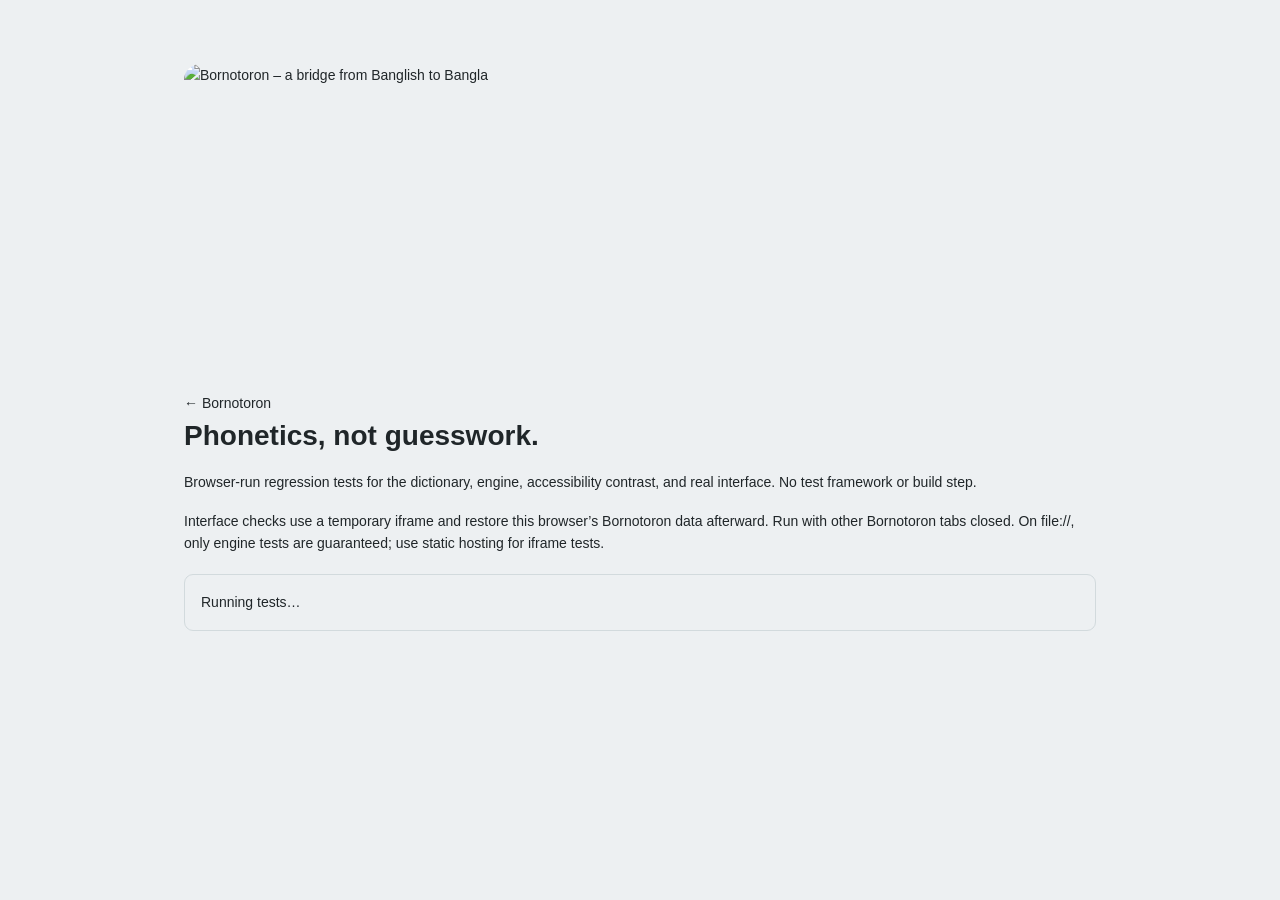
==== tests.html @ f169b940 "Add tests" ====
<!DOCTYPE html>
<html lang="en"><head><meta charset="UTF-8"><meta name="viewport" content="width=device-width, initial-scale=1"><title>Bornotoron · Regression tests</title><link rel="stylesheet" href="style.css"><style>main{max-width:960px;margin:40px auto;padding:24px}h1{font-size:28px;margin-bottom:12px}p{margin-bottom:16px}#test-results{font:13px/1.8 monospace;white-space:pre-wrap;overflow-wrap:anywhere}.pass{color:var(--accent-text)}.fail{color:var(--danger)}iframe{width:100%;height:700px;border:1px solid var(--line);border-radius:12px;margin-top:24px}#test-summary{padding:16px;border:1px solid var(--line);border-radius:9px;margin-block:20px}</style><script defer src="js/rules.js"></script><script defer src="js/dictionary.js"></script><script defer src="js/transliterate.js"></script><script defer src="js/tests.js"></script></head><body><main><img id="brand-banner" src="assets/banner.svg" alt="Bornotoron – a bridge from Banglish to Bangla" width="1500" height="500" style="display:block;width:100%;height:auto;margin-bottom:24px;border-radius:16px"><a href="index.html">← Bornotoron</a><h1>Phonetics, not guesswork.</h1><p>Browser-run regression tests for the dictionary, engine, accessibility contrast, and real interface. No test framework or build step.</p><p>Interface checks use a temporary iframe and restore this browser’s Bornotoron data afterward. Run with other Bornotoron tabs closed. On file://, only engine tests are guaranteed; use static hosting for iframe tests.</p><p id="test-summary" role="status">Running tests…</p><pre id="test-results"></pre><section id="ui-test-host" aria-label="Live interface under test"></section></main></body></html>
---- style.css ----
/* Bornotoron — no framework. Theme tokens are the only color source. */
:root {
  color-scheme: light;
  /* Silver-water surfaces with the requested forest-green brand. */
  --bg: #edf0f2; --surface: #fafcfd; --sage: #e6ecee; --sage-deep: #dce3e6;
  --text: #202629; --muted: #59646b; --accent: #236340; --accent-text: #236340;
  --hover: #194d30; --on-accent: #ffffff; --line: #d2dadd; --subtle-line: #dce3e6;
  --action-bg: #236340; --action-hover: #194d30; --control-track: #236340; --control-knob: #ffffff;
  --focus-ring: rgb(35 99 64 / 9%);
  --header: rgb(237 240 242 / 92%); --shadow: 0 8px 30px rgb(36 49 59 / 6%);
  --popover-shadow: 0 16px 50px rgb(26 36 44 / 16%); --danger: #a23e35;
  --bangla: 'Hind Siliguri', 'Noto Sans Bengali', sans-serif;
  --english: 'Inter', var(--bangla), sans-serif;
}
[data-theme="dark"] {
  color-scheme: dark;
  /* GitHub-inspired near-black and slate, without green-tinted surfaces. */
  --bg: #0d1117; --surface: #161b22; --sage: #161b22; --sage-deep: #21262d;
  --text: #e6edf3; --muted: #a7b0ba; --accent: #47be7a; --accent-text: #47be7a;
  --hover: #71d799; --on-accent: #47be7a; --line: #30363d; --subtle-line: #272e36;
  --action-bg: #21262d; --action-hover: #30363d; --control-track: #737d87; --control-knob: #ffffff;
  --focus-ring: rgb(255 255 255 / 7%);
  --header: rgb(13 17 23 / 94%); --shadow: 0 8px 30px rgb(0 0 0 / 16%);
  --popover-shadow: 0 16px 50px rgb(0 0 0 / 40%); --danger: #f2a397;
}
* { box-sizing: border-box; }
html { scroll-behavior: smooth; scroll-padding-top: 96px; }
body { margin: 0; background: var(--bg); color: var(--text); font-family: var(--english); font-size: 14px; line-height: 1.6; -webkit-font-smoothing: antialiased; }
body, .site-header, .editor-card, button, input, .word-popover, dialog { transition: background-color .3s, color .3s, border-color .3s, box-shadow .2s, transform .2s; }
button, input, textarea { font: inherit; }
button, a, input, textarea { -webkit-tap-highlight-color: transparent; }
button, a { touch-action: manipulation; }
button { cursor: pointer; color: inherit; }
button { border: 0; background: none; }
button:disabled { opacity: .45; cursor: not-allowed; transform: none !important; box-shadow: none !important; }
a { color: inherit; text-decoration: none; }
button:focus-visible, a:focus-visible, [tabindex]:focus-visible, input:focus-visible, textarea:focus-visible { outline: 2px solid var(--accent); outline-offset: 4px; }
::selection { background: var(--sage-deep); color: var(--accent-text); }
h1, h2, h3, p { margin: 0; }
[hidden] { display: none !important; }
.icon { width: 19px; height: 19px; flex-shrink: 0; fill: none; stroke: currentColor; stroke-width: 1.65; stroke-linecap: round; stroke-linejoin: round; vertical-align: middle; }
.svg-library { position: absolute; width: 0; height: 0; overflow: hidden; }
.sr-only { position: absolute; width: 1px; height: 1px; overflow: hidden; clip-path: inset(50%); white-space: nowrap; }
.page-width { width: min(1120px, calc(100% - 80px)); margin-inline: auto; }
.skip-link { position: fixed; z-index: 100; left: 16px; top: -100px; padding: 12px; background: var(--surface); border: 2px solid var(--accent); }
.skip-link:focus { top: 12px; }
.site-header { position: sticky; z-index: 30; top: 0; height: 83px; border-bottom: 1px solid var(--subtle-line); background: var(--header); backdrop-filter: blur(16px); animation: fade-up .55s both; }
.site-header.scrolled { box-shadow: 0 3px 20px rgb(0 0 0 / 5%); }
.nav-container { max-width: 1200px; margin: auto; padding: 0 40px; height: 100%; display: flex; align-items: center; justify-content: space-between; }
.brand { display: flex; align-items: center; gap: 11px; color: var(--accent-text); font: 600 28px/1 var(--bangla); }
/* Original logo with real PNG alpha transparency. Only surplus transparent
   margins are cropped in presentation; no white tile or replacement artwork. */
.brand-mark { position: relative; display: block; flex-shrink: 0; width: 32px; height: 32px; overflow: hidden; background: transparent; }
.brand-mark img { position: absolute; width: 168%; height: 168%; max-width: none; left: -34%; top: -36%; object-fit: contain; }
.brand-period { color: var(--accent); margin-left: 1px; }
.nav-actions { display: flex; gap: 26px; align-items: center; }
.menu-toggle, .mobile-nav-label { display: none; }
.menu-toggle { width: 44px; height: 44px; border: 1px solid var(--line); border-radius: 11px; background: var(--surface); color: var(--accent-text); align-items: center; justify-content: center; }
.hamburger-lines { position: relative; width: 19px; height: 16px; }
.hamburger-lines span { position: absolute; left: 0; width: 19px; height: 1.5px; border-radius: 2px; background: currentColor; transition: transform .28s ease, top .28s ease, opacity .2s; }
.hamburger-lines span:nth-child(1) { top: 0; }
.hamburger-lines span:nth-child(2) { top: 7px; }
.hamburger-lines span:nth-child(3) { top: 14px; }
.menu-toggle[aria-expanded="true"] .hamburger-lines span:nth-child(1) { top: 7px; transform: rotate(45deg); }
.menu-toggle[aria-expanded="true"] .hamburger-lines span:nth-child(2) { opacity: 0; transform: scaleX(.2); }
.menu-toggle[aria-expanded="true"] .hamburger-lines span:nth-child(3) { top: 7px; transform: rotate(-45deg); }
.nav-link { padding: 9px 0; display: flex; align-items: center; gap: 7px; font-family: var(--bangla); font-size: 16px; color: var(--muted); position: relative; }
.nav-link .icon { width: 17px; }
.nav-link::after { content: ''; position: absolute; bottom: 0; left: 0; right: 0; height: 2px; background: var(--accent); transform: scaleX(0); transform-origin: left; transition: transform .2s; }
.nav-link:hover, .nav-link[aria-expanded="true"] { color: var(--accent-text); transform: translateY(-1px); }
.nav-link:hover::after, .nav-link[aria-expanded="true"]::after { transform: scaleX(1); }
.nav-divider { height: 22px; width: 1px; background: var(--line); margin-left: -4px; margin-right: -10px; }
.icon-button { width: 36px; height: 36px; display: inline-flex; justify-content: center; align-items: center; border-radius: 8px; color: var(--muted); flex-shrink: 0; }
.icon-button:hover { background: var(--sage-deep); color: var(--accent-text); transform: scale(1.05); }
.nav-actions > .icon-button { margin-left: -14px; }
.theme-toggle { border: 1px solid var(--line); background: var(--surface); position: relative; }
.theme-toggle .icon { position: absolute; transition: opacity .3s, transform .3s; }
/* The icon describes the CURRENT theme; the accessible label describes the action. */
.sun-icon { opacity: 1; transform: rotate(0) scale(1); }
.moon-icon { opacity: 0; transform: rotate(90deg) scale(.4); }
[data-theme="dark"] .sun-icon { opacity: 0; transform: rotate(-90deg) scale(.4); }
[data-theme="dark"] .moon-icon { opacity: 1; transform: rotate(0) scale(1); }
.hero { text-align: center; position: relative; padding: 48px 20px 27px; overflow: hidden; isolation: isolate; animation: fade-up .65s .08s both; }
/* Tileable alpona: four pointed petals, a diamond, and running stitch dots. */
.hero-pattern { position: absolute; z-index: -1; inset: 0; opacity: .065; color: var(--accent); background-color: currentColor; mask-image: url("data:image/svg+xml,%3Csvg xmlns='http://www.w3.org/2000/svg' width='96' height='96' viewBox='0 0 96 96'%3E%3Cg fill='none' stroke='black' stroke-width='1'%3E%3Cpath d='M48 30Q30 8 48 0Q66 8 48 30ZM48 66Q30 88 48 96Q66 88 48 66ZM30 48Q8 30 0 48Q8 66 30 48ZM66 48Q88 30 96 48Q88 66 66 48ZM48 36L60 48 48 60 36 48Z'/%3E%3Ccircle cx='48' cy='48' r='5'/%3E%3Cpath d='m22 22 3 3m46 46 3 3m0-52-3 3M25 71l-3 3'/%3E%3C/g%3E%3C/svg%3E"); }
[data-theme="dark"] .hero-pattern { color: var(--muted); opacity: .035; }
.hero::after { content: ''; position: absolute; z-index: -1; inset: 0; background: linear-gradient(to right, var(--bg), transparent 30%, transparent 70%, var(--bg)), linear-gradient(to bottom, transparent 50%, var(--bg)); }
.eyebrow { display: inline-flex; align-items: center; gap: 8px; border: 1px solid var(--line); border-radius: 50px; background: var(--bg); padding: 5px 12px; color: var(--accent-text); letter-spacing: 1.6px; font-size: 9px; font-weight: 650; }
.status-dot { width: 5px; height: 5px; border-radius: 50%; background: var(--accent); display: inline-block; flex-shrink: 0; }
.hero h1 { font: 600 84px/1.25 var(--bangla); letter-spacing: -3px; color: var(--accent-text); margin: 17px 0 0; }
.hero-dot { color: var(--accent); margin-left: 3px; }
.hero h2 { font: 500 25px/1.7 var(--bangla); letter-spacing: .15px; margin-top: 0; }
.hero > p { font-family: var(--bangla); font-size: 15px; color: var(--muted); margin-top: 7px; }
.hero-description { font: 12px var(--english); margin-left: 7px; }
.hero-flourish { display: flex; align-items: center; justify-content: center; gap: 12px; color: var(--accent); margin-top: 25px; }
.hero-flourish span { width: 35px; height: 1px; background: var(--line); }
.hero-flourish .icon { width: 13px; height: 13px; }
.workspace { animation: fade-up .65s .18s both; padding-top: 5px; }
.workspace-heading { display: flex; align-items: center; justify-content: space-between; margin-bottom: 14px; gap: 16px; }
.workspace-heading > p { display: flex; align-items: center; gap: 8px; font: 500 14px var(--bangla); }
.live-label { font: 9px var(--english); letter-spacing: 1.5px; color: var(--muted); border-left: 1px solid var(--line); margin-left: 4px; padding-left: 13px; }
.number-control { display: flex; align-items: center; gap: 9px; font: 13px var(--bangla); color: var(--muted); cursor: pointer; white-space: nowrap; }
.number-control input { position: absolute; opacity: 0; width: 32px; height: 22px; }
.switch { width: 29px; height: 17px; border-radius: 50px; background: var(--muted); display: inline-block; position: relative; transition: background .2s; }
.switch::after { content: ''; position: absolute; top: 3px; left: 3px; width: 11px; height: 11px; background: var(--control-knob); border-radius: 50%; transition: transform .2s; }
.number-control input:checked + .switch { background: var(--control-track); }
.number-control input:checked + .switch::after { transform: translateX(12px); }
.number-control input:focus-visible + .switch { outline: 2px solid var(--accent); outline-offset: 4px; }
.number-preview { font-size: 14px; color: var(--accent-text); }
/* The arrow owns a grid track: it can never overlap either editor card. */
.editor-grid { display: grid; grid-template-columns: minmax(0, 1fr) 40px minmax(0, 1fr); gap: 10px; }
.editor-card { min-width: 0; border: 1px solid var(--line); border-radius: 15px; background: var(--surface); box-shadow: var(--shadow); overflow: hidden; }
.input-card:focus-within { border-color: var(--accent); box-shadow: 0 0 0 3px var(--focus-ring); }
.output-card { background: var(--sage); border-color: var(--line); }
.panel-heading { display: flex; justify-content: space-between; align-items: center; min-height: 69px; padding: 0 22px; border-bottom: 1px solid var(--line); gap: 12px; }
.panel-heading > div { display: flex; align-items: center; gap: 10px; }
.language-tile { font: 600 13px var(--english); border: 1px solid var(--line); border-radius: 6px; width: 30px; height: 30px; display: grid; place-items: center; color: var(--muted); }
.bangla-tile { color: var(--accent-text); background: var(--sage-deep); border-color: transparent; font: 500 20px var(--bangla); }
.panel-heading h3 { font: 500 17px var(--bangla); }
.panel-heading h3 > span { color: var(--muted); font: 10px var(--english); margin-left: 7px; }
.panel-label { font-size: 8px; color: var(--muted); letter-spacing: 1.2px; }
.live-badge { display: flex; align-items: center; gap: 5px; border: 1px solid var(--line); background: var(--surface); border-radius: 4px; padding: 2px 5px; font-size: 8px; font-weight: 600; color: var(--accent-text); letter-spacing: .6px; }
.live-badge .status-dot { width: 4px; height: 4px; }
#banglish-input { display: block; width: 100%; height: 203px; resize: vertical; min-height: 203px; max-height: 650px; border: 0; outline: none; background: transparent; padding: 24px; font: 16px/1.9 var(--english); color: var(--text); border-radius: 0; }
#banglish-input::placeholder { font-family: var(--bangla); color: var(--muted); opacity: .8; }
.output-scroll { height: 203px; min-height: 203px; padding: 18px 24px 20px; overflow-y: auto; position: relative; }
.bangla-output { white-space: pre-wrap; overflow-wrap: anywhere; font: 400 29px/1.8 var(--bangla); color: var(--accent-text); min-height: 100%; }
.output-placeholder { font: 22px/1.8 var(--bangla); color: var(--muted); position: absolute; top: 24px; left: 24px; right: 24px; pointer-events: none; }
.output-word { font: inherit; line-height: inherit; color: inherit; padding: 0; display: inline-block; max-width: 100%; overflow-wrap: anywhere; vertical-align: baseline; text-align: left; border-radius: 3px; transition: background-color .2s; }
.output-word:hover { background: var(--sage-deep); }
.output-word.ambiguous { text-decoration: underline dotted var(--accent); text-underline-offset: 7px; text-decoration-thickness: 2px; }
.output-word.fresh { animation: type-in .15s ease-out; }
.output-word.personal { text-decoration: underline; text-decoration-color: var(--line); text-underline-offset: 6px; }
.output-cursor { display: inline-block; width: 2px; height: 27px; background: var(--accent); margin-left: 3px; vertical-align: -4px; animation: blink 1.15s step-end infinite; }
.bangla-output:empty + .output-cursor { display: none; }
.conversion-bridge { align-self: center; justify-self: center; display: grid; place-items: center; width: 35px; height: 35px; border-radius: 50%; border: 1px solid var(--line); background: var(--bg); color: var(--accent-text); box-shadow: 0 2px 5px rgb(0 0 0 / 2%); }
.conversion-bridge .icon { width: 16px; }
.panel-footer { min-height: 66px; padding: 12px 20px; border-top: 1px solid var(--subtle-line); display: flex; align-items: center; justify-content: space-between; gap: 10px; }
.output-footer { border-color: var(--line); }
.input-hint { display: flex; align-items: center; gap: 7px; font-size: 10px; color: var(--muted); }
.input-hint .icon { width: 14px; height: 14px; }
.output-count { font: 12px var(--bangla); color: var(--muted); }
.output-count span { margin: 0 7px; }
.output-actions { display: flex; align-items: center; gap: 10px; }
.download-button { border: 1px solid var(--line); background: transparent; color: var(--accent-text); height: 34px; width: 34px; }
.copy-button { padding: 7px 15px; display: flex; align-items: center; gap: 7px; border-radius: 7px; color: var(--on-accent); background: var(--action-bg); font: 500 14px var(--bangla); position: relative; }
.copy-button .icon { width: 15px; height: 15px; }
.copy-button:hover { background: var(--action-hover); transform: translateY(-1px); box-shadow: 0 3px 10px rgb(0 0 0 / 12%); }
.copy-tooltip { position: absolute; top: -36px; left: 50%; transform: translate(-50%, 5px); background: var(--text); color: var(--bg); font: 11px var(--english); padding: 6px 9px; border-radius: 5px; pointer-events: none; opacity: 0; transition: opacity .2s, transform .2s; }
.copy-button.copied .copy-tooltip { opacity: 1; transform: translate(-50%, 0); }
.copy-button.copied .icon { animation: type-in .2s; }
.editor-underbar { display: flex; justify-content: space-between; align-items: center; margin: 12px 2px 0; gap: 15px; }
.editor-underbar p { color: var(--muted); font: 12px var(--bangla); display: flex; gap: 4px; align-items: center; flex-wrap: wrap; }
.editor-underbar .icon { height: 12px; width: 12px; margin-right: 2px; }
.underline-example { text-decoration: underline dotted var(--accent); text-underline-offset: 3px; }
.keyboard-hint { font: 9px var(--english); color: var(--muted); white-space: nowrap; }
kbd { border: 1px solid var(--line); padding: 2px 4px; border-radius: 3px; font: inherit; background: var(--surface); }
.example-row { display: flex; flex-wrap: wrap; align-items: center; gap: 10px; margin-top: 27px; }
.example-row > span { color: var(--muted); font: 13px var(--bangla); margin-right: 3px; }
.example-chip { font: 10px var(--english); color: var(--muted); padding: 7px 10px; border: 1px solid var(--line); border-radius: 6px; display: inline-flex; gap: 12px; align-items: center; background: var(--bg); }
.example-chip .icon { width: 11px; height: 11px; color: var(--accent); }
.example-chip:hover { border-color: var(--accent); background: var(--sage); color: var(--accent-text); transform: translateY(-2px); box-shadow: var(--shadow); }
.benefits { display: grid; grid-template-columns: repeat(3, 1fr); gap: 30px; padding: 36px 20px 35px; margin-top: 37px; border-top: 1px solid var(--subtle-line); border-bottom: 1px solid var(--subtle-line); }
.benefits article { display: flex; gap: 12px; align-items: center; }
.feature-icon { display: grid; place-items: center; width: 37px; height: 37px; flex-shrink: 0; color: var(--accent-text); background: var(--sage); border-radius: 10px; }
.feature-icon .icon { width: 18px; }
.benefits h3 { font: 500 16px var(--bangla); margin-bottom: 4px; }
.benefits p { font-size: 10px; color: var(--muted); }
.reference-section { border: 1px solid var(--line); border-radius: 12px; margin-top: 31px; background: var(--surface); overflow: hidden; }
.section-toggle { display: flex; align-items: center; justify-content: space-between; width: 100%; padding: 20px 23px; gap: 20px; text-align: left; }
.section-toggle:hover { background: var(--sage); }
.section-title { display: flex; align-items: center; gap: 13px; }
.section-icon { color: var(--accent-text); width: 34px; height: 34px; border-radius: 8px; background: var(--sage); display: grid; place-items: center; }
.section-title strong { display: block; font: 500 18px var(--bangla); }
.section-title small { font-size: 10px; color: var(--muted); display: block; margin-top: 1px; }
.section-toggle-right { display: flex; align-items: center; gap: 14px; font-size: 10px; color: var(--muted); }
.chevron { transition: transform .3s; width: 16px; }
[aria-expanded="true"] .chevron { transform: rotate(180deg); }
.collapsible { display: grid; grid-template-rows: 0fr; opacity: 0; transition: grid-template-rows .3s ease, opacity .3s; }
.collapsible.is-open { grid-template-rows: 1fr; opacity: 1; }
.collapse-inner { overflow: hidden; min-height: 0; }
.cheat-body, .history-body { border-top: 1px solid var(--line); padding: 24px; }
.guide-intro, .guide-note { color: var(--muted); font-size: 12px; line-height: 1.9; }
code { background: var(--sage); border-radius: 4px; padding: 1px 5px; font-family: var(--english); font-size: .95em; color: var(--accent-text); white-space: nowrap; }
.cheat-tabs { display: flex; gap: 8px; margin: 20px 0; border-bottom: 1px solid var(--line); }
.cheat-tabs button { padding: 8px 14px; font-family: var(--bangla); border-bottom: 2px solid transparent; color: var(--muted); }
.cheat-tabs button[aria-selected="true"] { color: var(--accent-text); border-color: var(--accent); }
.cheat-tabs button span { font: 10px var(--english); margin-left: 4px; }
.mapping-grid { display: grid; grid-template-columns: repeat(6, 1fr); gap: 8px; margin-bottom: 20px; }
.mapping-item { display: flex; align-items: center; justify-content: space-between; gap: 8px; background: var(--bg); border: 1px solid var(--subtle-line); padding: 7px 12px; border-radius: 6px; }
.mapping-item span:first-child { font: 12px var(--english); color: var(--muted); }
.mapping-item span:last-child { color: var(--accent-text); font: 22px var(--bangla); }
.history-section { margin-top: 14px; }
.history-toolbar { display: flex; justify-content: space-between; gap: 16px; margin-bottom: 14px; align-items: center; }
.history-toolbar p { font-size: 11px; color: var(--muted); }
.text-button { font: 11px var(--english); color: var(--accent-text); padding: 3px 0; text-decoration: underline; text-underline-offset: 4px; }
.text-button:hover { color: var(--hover); }
.history-item { display: flex; gap: 20px; width: 100%; border-top: 1px solid var(--subtle-line); padding: 13px 8px; text-align: left; justify-content: space-between; align-items: center; border-radius: 5px; }
.history-item:hover { background: var(--sage); }
.history-item > span { min-width: 0; }
.history-item strong { display: block; font: 400 19px var(--bangla); overflow: hidden; text-overflow: ellipsis; white-space: nowrap; max-width: 65vw; }
.history-item small { color: var(--muted); display: block; font: 10px var(--english); margin-top: 3px; overflow: hidden; text-overflow: ellipsis; white-space: nowrap; max-width: 65vw; }
.history-item time { font-size: 9px; white-space: nowrap; color: var(--muted); }
.history-empty { padding: 30px; text-align: center; color: var(--muted); font: 15px var(--bangla); }
.closing-note { text-align: center; padding: 43px 0 38px; display: flex; align-items: center; justify-content: center; gap: 13px; }
.closing-note > span { font: 400 37px var(--bangla); color: var(--accent); opacity: .65; }
.closing-note p { text-align: left; font: 14px var(--bangla); color: var(--muted); }
.closing-note small { display: block; font: 9px var(--english); margin-top: 5px; letter-spacing: .4px; }
.site-footer { border-top: 1px solid var(--line); padding: 21px 0 26px; display: flex; justify-content: space-between; align-items: center; color: var(--muted); font-size: 12px; }
.site-footer { gap: 20px; }
.footer-links { display: flex; align-items: center; flex-wrap: wrap; gap: 10px 20px; }
.site-footer .text-button { font-size: 12px; text-decoration: none; color: var(--muted); }
.footer-github { display: inline-flex; align-items: center; gap: 5px; }
.footer-github .icon { width: 14px; height: 14px; }
.site-footer a:hover, .site-footer .text-button:hover { color: var(--accent-text); }
.word-popover { position: fixed; z-index: 50; width: 285px; max-width: calc(100vw - 24px); max-height: calc(100dvh - 24px); overflow-y: auto; background: var(--surface); border: 1px solid var(--line); border-radius: 12px; box-shadow: var(--popover-shadow); padding: 13px 15px 16px; opacity: 0; transform: translateY(5px) scale(.96); transition: opacity .15s, transform .15s; }
.word-popover.is-visible { opacity: 1; transform: translateY(0) scale(1); }
.word-popover > header { display: flex; justify-content: space-between; align-items: center; font: 500 17px var(--bangla); }
.small.icon-button { width: 28px; height: 28px; }
.small.icon-button .icon { width: 15px; }
#popover-source { font: 11px var(--english); color: var(--muted); margin-bottom: 10px; overflow-wrap: anywhere; }
.word-options { display: flex; flex-wrap: wrap; gap: 7px; margin-bottom: 13px; }
.word-options button { border: 1px solid var(--line); border-radius: 5px; padding: 3px 12px; font: 22px var(--bangla); }
.word-options button[aria-pressed="true"], .word-options button:hover { color: var(--accent-text); border-color: var(--accent); background: var(--sage); }
#correction-form label { font: 13px var(--bangla); display: block; color: var(--muted); margin-bottom: 6px; }
#correction-form label small { font: 9px var(--english); margin-left: 7px; }
.correction-fields { display: flex; gap: 7px; }
#correction-input { min-width: 0; width: 100%; border: 1px solid var(--line); border-radius: 5px; background: var(--bg); font: 19px var(--bangla); padding: 4px 9px; color: var(--text); }
.apply-button { background: var(--action-bg); color: var(--on-accent); border-radius: 5px; width: 38px; flex-shrink: 0; }
.remember-prompt { border-top: 1px solid var(--line); margin-top: 14px; padding-top: 12px; }
.remember-prompt p { font: 15px var(--bangla); }
.remember-prompt small { display: block; font: 10px var(--english); color: var(--muted); margin-top: 3px; }
#remember-button { background: var(--sage); color: var(--accent-text); border-radius: 4px; font: 14px var(--bangla); padding: 4px 10px; margin-top: 8px; margin-right: 9px; }
.info-dialog { border: 1px solid var(--line); border-radius: 18px; padding: 35px; background: var(--surface); color: var(--text); width: min(480px, calc(100% - 32px)); max-height: calc(100dvh - 40px); box-shadow: var(--popover-shadow); }
.info-dialog::backdrop { background: rgb(0 0 0 / 50%); backdrop-filter: blur(4px); }
.dialog-close { position: absolute; top: 10px; right: 10px; }
.dialog-kicker { font: 9px var(--english); color: var(--accent-text); letter-spacing: 1.7px; }
.info-dialog h2 { font: 500 27px var(--bangla); margin: 14px 0; }
.info-dialog > p { font-size: 12px; color: var(--muted); margin: 12px 0; line-height: 1.9; }
.info-dialog .small-print { font-size: 10px; }
.local-data-row { border-block: 1px solid var(--line); margin: 20px 0; padding: 15px 0; display: flex; justify-content: space-between; gap: 10px; font-size: 11px; }
.danger-button { color: var(--danger); border: 1px solid var(--line); font-size: 11px; padding: 9px 14px; border-radius: 6px; }
.repo-placeholder { display: flex; align-items: center; gap: 9px; background: var(--sage); padding: 13px; border-radius: 7px; color: var(--muted); font-size: 11px; margin-top: 20px; }
.report-label { display: block; font-size: 12px; margin-bottom: 8px; }
#issue-details { width: 100%; resize: vertical; min-height: 140px; padding: 12px; border: 1px solid var(--line); border-radius: 8px; color: var(--text); background: var(--bg); font: 12px/1.7 var(--english); }
.report-download { font: 12px var(--english); padding: 11px 14px; margin-top: 13px; }
.accent { color: var(--accent); }
.toast { position: fixed; z-index: 100; bottom: 26px; left: 50%; transform: translate(-50%, 15px); opacity: 0; pointer-events: none; border: 1px solid var(--line); background: var(--text); color: var(--bg); box-shadow: var(--popover-shadow); border-radius: 9px; padding: 11px 18px; font: 13px var(--english); transition: opacity .2s, transform .2s; max-width: calc(100% - 32px); text-align: center; width: max-content; }
.toast.is-visible { opacity: 1; transform: translate(-50%, 0); }
.noscript-note { padding: 20px; text-align: center; border: 1px solid var(--danger); }
.reveal { transition: opacity .5s, transform .5s; }
.reveal.will-reveal { opacity: 0; transform: translateY(14px); }
@keyframes fade-up { from { opacity: 0; transform: translateY(12px); } to { opacity: 1; transform: translateY(0); } }
@keyframes type-in { from { opacity: 0; transform: scale(.8); } to { opacity: 1; transform: scale(1); } }
@keyframes blink { 0%, 48% { opacity: 1; } 49%, 100% { opacity: 0; } }
@media (min-width: 1500px) { .hero { padding-top: 65px; padding-bottom: 39px; } #banglish-input, .output-scroll { height: 235px; } }
@media (max-width: 1000px) {
  .page-width { width: calc(100% - 48px); }
  .nav-container { padding-inline: 24px; }
  .panel-label { display: none; }
  .panel-heading { padding-inline: 17px; }
  .panel-heading h3 { font-size: 16px; }
  .panel-heading h3 > span { font-size: 9px; }
  .benefits { gap: 20px; padding-inline: 0; }
  .benefits article { gap: 8px; }
  .benefits h3 { font-size: 14px; }
  .benefits p { font-size: 9px; }
  .mapping-grid { grid-template-columns: repeat(5, 1fr); }
}
@media (max-width: 700px) {
  html { scroll-padding-top: 82px; }
  .site-header { height: 70px; }
  .nav-container { padding: 0 20px; }
  .brand { font-size: 25px; gap: 8px; }
  .brand-mark { width: 30px; height: 30px; }
  .menu-toggle { display: inline-flex; }
  .nav-panel { position: absolute; top: calc(100% + 8px); left: 18px; right: 18px; display: grid; grid-template-rows: 0fr; background: var(--surface); border: 1px solid var(--line); border-radius: 15px; box-shadow: var(--popover-shadow); opacity: 0; visibility: hidden; transform: translateY(-8px); transition: grid-template-rows .3s ease, opacity .25s ease, transform .3s ease, visibility .3s; }
  .nav-panel.is-open { grid-template-rows: 1fr; opacity: 1; visibility: visible; transform: translateY(0); }
  .nav-panel-inner { min-height: 0; overflow: hidden; }
  .nav-actions { display: grid; grid-template-columns: 1fr 1fr; gap: 8px; padding: 12px; }
  .nav-actions .nav-link, .nav-actions > .icon-button { margin: 0; width: 100%; min-height: 52px; height: auto; border: 1px solid var(--subtle-line); border-radius: 9px; background: var(--bg); padding: 12px 15px; display: flex; align-items: center; justify-content: flex-start; gap: 11px; color: var(--text); font: 500 16px var(--bangla); }
  .nav-actions .nav-link:hover, .nav-actions > .icon-button:hover { background: var(--sage-deep); color: var(--accent-text); transform: translateY(-1px); }
  .nav-link::after { display: none; }
  .nav-actions .icon { width: 18px; height: 18px; color: var(--accent-text); }
  .mobile-nav-label { display: inline; }
  .mobile-nav-label[lang="en"] { font: 500 13px var(--english); }
  .nav-actions .theme-toggle .icon { left: 15px; }
  .theme-toggle .mobile-nav-label { margin-left: 29px; }
  .nav-divider { display: none; }
  .page-width { width: calc(100% - 36px); }
  .hero { padding: 35px 15px 23px; }
  .eyebrow { font-size: 8px; letter-spacing: 1.3px; }
  .hero h1 { font-size: 68px; margin-top: 14px; }
  .hero h2 { font-size: 23px; }
  .hero > p { font-size: 14px; margin-top: 9px; }
  .hero-description { display: block; font-size: 10px; margin: 5px 0 0; }
  .hero-flourish { margin-top: 21px; }
  .workspace-heading { gap: 8px; margin-bottom: 12px; }
  .workspace-heading > p { font-size: 13px; gap: 6px; }
  .live-label { display: none; }
  .number-control { gap: 6px; font-size: 12px; }
  .number-preview { display: none; }
  .editor-grid { grid-template-columns: minmax(0, 1fr); gap: 10px; }
  .editor-card { border-radius: 12px; }
  .panel-heading { min-height: 60px; padding-inline: 17px; }
  .panel-heading h3 { font-size: 17px; }
  .panel-label { display: inline; font-size: 7px; }
  #banglish-input { height: 156px; min-height: 156px; padding: 17px 20px; font-size: 15px; }
  .output-scroll { height: 166px; min-height: 166px; padding: 13px 20px; }
  .bangla-output { font-size: 27px; }
  .panel-footer { min-height: 58px; padding: 10px 15px; }
  .conversion-bridge { transform: rotate(90deg); width: 30px; height: 30px; }
  .input-hint { font-size: 9px; }
  .editor-underbar { margin-top: 12px; }
  .editor-underbar p { font-size: 11px; column-gap: 3px; }
  .keyboard-hint { display: none; }
  .example-row { margin-top: 21px; gap: 8px; }
  .example-row > span { flex-basis: 100%; font-size: 12px; }
  .example-chip { font-size: 9px; gap: 8px; padding: 7px 9px; }
  .benefits { grid-template-columns: 1fr; gap: 24px; padding: 27px 10px; margin-top: 28px; }
  .benefits article { gap: 14px; }
  .benefits h3 { font-size: 17px; }
  .benefits p { font-size: 11px; }
  .feature-icon { width: 40px; height: 40px; }
  .reference-section { margin-top: 23px; }
  .history-section { margin-top: 12px; }
  .section-toggle { padding: 18px 15px; gap: 8px; }
  .section-title { gap: 10px; }
  .section-title strong { font-size: 17px; }
  .section-title small { font-size: 9px; }
  .section-toggle-right { font-size: 0; gap: 0; }
  .section-toggle-right #history-count { font-size: 9px; margin-right: 9px; }
  .cheat-body, .history-body { padding: 17px; }
  .cheat-tabs { gap: 0; }
  .cheat-tabs button { padding: 7px 8px; font-size: 13px; }
  .cheat-tabs button span { display: none; }
  .mapping-grid { grid-template-columns: repeat(3, 1fr); gap: 6px; }
  .mapping-item { padding: 6px 9px; }
  .history-toolbar p { font-size: 9px; }
  .history-item { gap: 8px; }
  .history-item strong, .history-item small { max-width: 53vw; }
  .site-footer { flex-direction: column; gap: 13px; padding-block: 23px; text-align: center; }
  .footer-links { justify-content: center; gap: 8px 14px; }
  .footer-links a, .footer-links .text-button { min-height: 32px; display: inline-flex; align-items: center; }
  .closing-note { padding-block: 33px; }
  .closing-note p { font-size: 13px; }
  .info-dialog { padding: 30px 23px; }
}
@media (prefers-reduced-motion: reduce) {
  *, *::before, *::after { scroll-behavior: auto !important; animation-duration: .01ms !important; animation-iteration-count: 1 !important; transition-duration: .01ms !important; }
  .output-cursor { animation: none; }
  .reveal.will-reveal { opacity: 1; transform: none; }
}
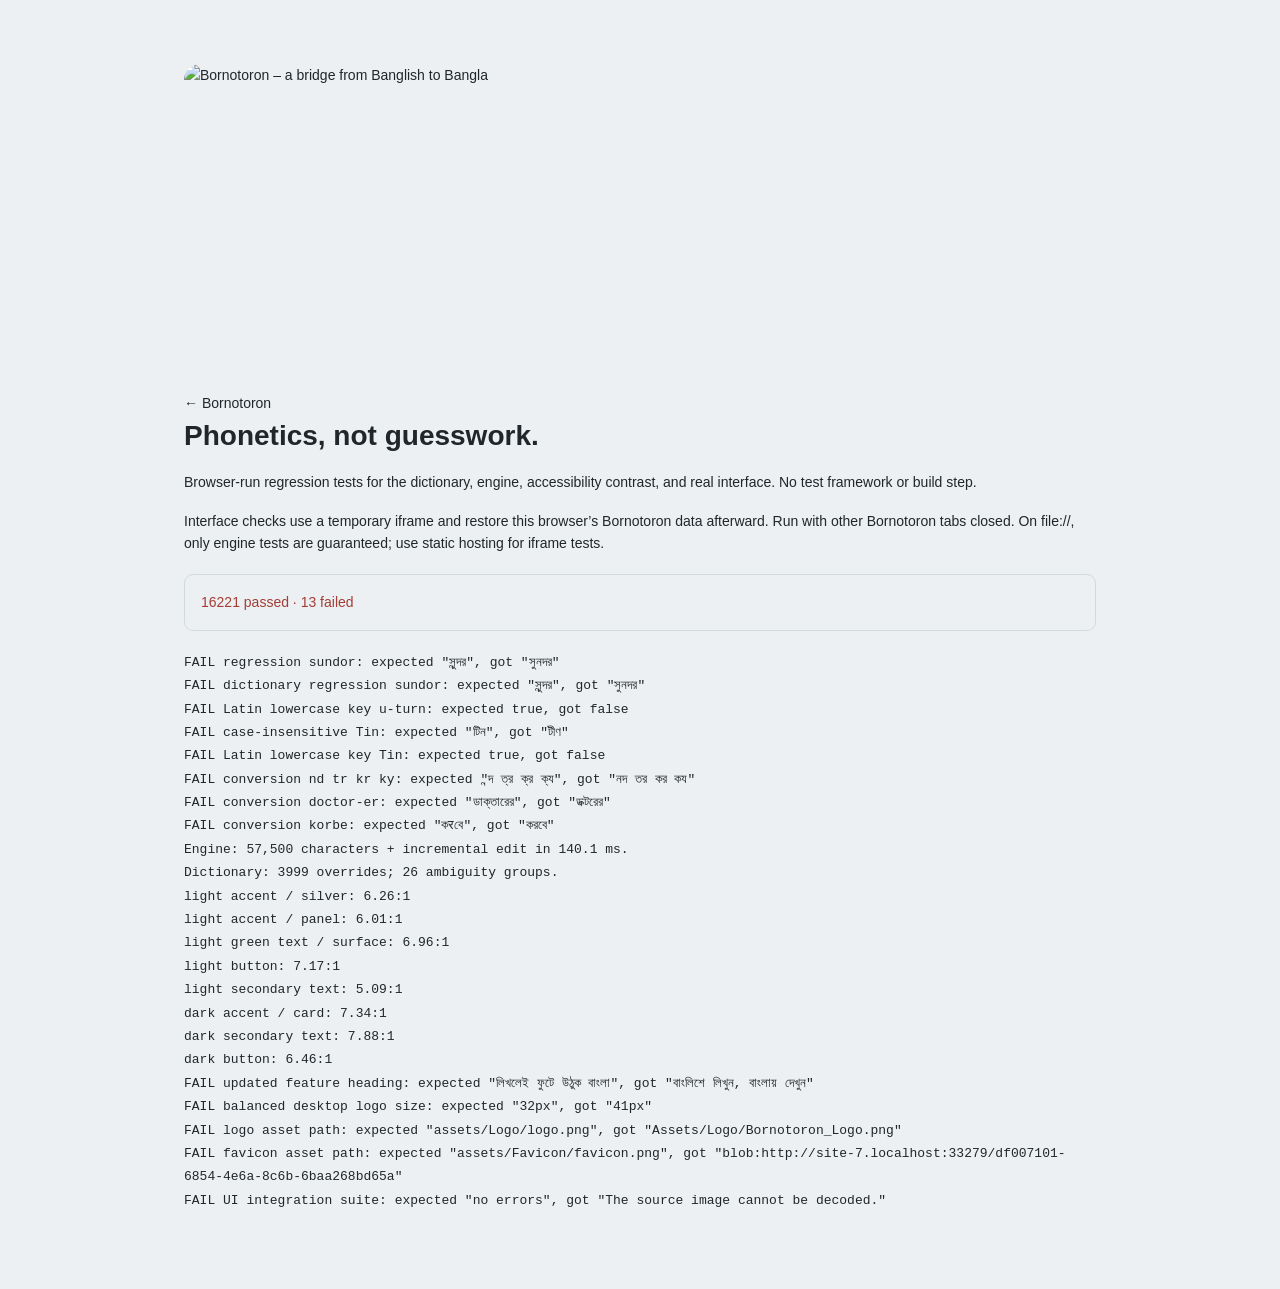
==== commit 957e9da8: "Formated the file" ====
--- a/tests.html
+++ b/tests.html
@@ -1,2 +1,85 @@
 <!DOCTYPE html>
-<html lang="en"><head><meta charset="UTF-8"><meta name="viewport" content="width=device-width, initial-scale=1"><title>Bornotoron · Regression tests</title><link rel="stylesheet" href="style.css"><style>main{max-width:960px;margin:40px auto;padding:24px}h1{font-size:28px;margin-bottom:12px}p{margin-bottom:16px}#test-results{font:13px/1.8 monospace;white-space:pre-wrap;overflow-wrap:anywhere}.pass{color:var(--accent-text)}.fail{color:var(--danger)}iframe{width:100%;height:700px;border:1px solid var(--line);border-radius:12px;margin-top:24px}#test-summary{padding:16px;border:1px solid var(--line);border-radius:9px;margin-block:20px}</style><script defer src="js/rules.js"></script><script defer src="js/dictionary.js"></script><script defer src="js/transliterate.js"></script><script defer src="js/tests.js"></script></head><body><main><img id="brand-banner" src="assets/banner.svg" alt="Bornotoron – a bridge from Banglish to Bangla" width="1500" height="500" style="display:block;width:100%;height:auto;margin-bottom:24px;border-radius:16px"><a href="index.html">← Bornotoron</a><h1>Phonetics, not guesswork.</h1><p>Browser-run regression tests for the dictionary, engine, accessibility contrast, and real interface. No test framework or build step.</p><p>Interface checks use a temporary iframe and restore this browser’s Bornotoron data afterward. Run with other Bornotoron tabs closed. On file://, only engine tests are guaranteed; use static hosting for iframe tests.</p><p id="test-summary" role="status">Running tests…</p><pre id="test-results"></pre><section id="ui-test-host" aria-label="Live interface under test"></section></main></body></html>
+<html lang="en">
+
+<head>
+    <meta charset="UTF-8">
+    <meta name="viewport" content="width=device-width, initial-scale=1">
+    <title>Bornotoron · Regression tests</title>
+    <link rel="stylesheet" href="style.css">
+    <style>
+        main 
+        {
+            max-width: 960px;
+            margin: 40px auto;
+            padding: 24px
+        }
+
+        h1 
+        {
+            font-size: 28px;
+            margin-bottom: 12px
+        }
+
+        p 
+        {
+            margin-bottom: 16px
+        }
+
+        #test-results 
+        {
+            font: 13px/1.8 monospace;
+            white-space: pre-wrap;
+            overflow-wrap: anywhere
+        }
+
+        .pass 
+        {
+            color: var(--accent-text)
+        }
+
+        .fail 
+        {
+            color: var(--danger)
+        }
+
+        iframe 
+        {
+            width: 100%;
+            height: 700px;
+            border: 1px solid var(--line);
+            border-radius: 12px;
+            margin-top: 24px
+        }
+
+        #test-summary 
+        {
+            padding: 16px;
+            border: 1px solid var(--line);
+            border-radius: 9px;
+            margin-block: 20px
+        }
+    </style>
+    <script defer src="js/rules.js"></script>
+    <script defer src="js/dictionary.js"></script>
+    <script defer src="js/transliterate.js"></script>
+    <script defer src="js/tests.js"></script>
+</head>
+
+<body>
+    <main><img id="brand-banner" src="assets/banner.svg" alt="Bornotoron – a bridge from Banglish to Bangla"
+            width="1500" height="500"
+            style="display:block;width:100%;height:auto;margin-bottom:24px;border-radius:16px"><a href="index.html">←
+            Bornotoron</a>
+        <h1>Phonetics, not guesswork.</h1>
+        <p>Browser-run regression tests for the dictionary, engine, accessibility contrast, and real interface. No test
+            framework or build step.</p>
+        <p>Interface checks use a temporary iframe and restore this browser’s Bornotoron data afterward. Run with other
+            Bornotoron tabs closed. On file://, only engine tests are guaranteed; use static hosting for iframe tests.
+        </p>
+        <p id="test-summary" role="status">Running tests…</p>
+        <pre id="test-results"></pre>
+        <section id="ui-test-host" aria-label="Live interface under test"></section>
+    </main>
+</body>
+
+</html>
--- a/style.css
+++ b/style.css
@@ -1,353 +1,2139 @@
-/* Bornotoron — no framework. Theme tokens are the only color source. */
 :root {
   color-scheme: light;
   /* Silver-water surfaces with the requested forest-green brand. */
-  --bg: #edf0f2; --surface: #fafcfd; --sage: #e6ecee; --sage-deep: #dce3e6;
-  --text: #202629; --muted: #59646b; --accent: #236340; --accent-text: #236340;
-  --hover: #194d30; --on-accent: #ffffff; --line: #d2dadd; --subtle-line: #dce3e6;
-  --action-bg: #236340; --action-hover: #194d30; --control-track: #236340; --control-knob: #ffffff;
+  --bg: #edf0f2;
+  --surface: #fafcfd;
+  --sage: #e6ecee;
+  --sage-deep: #dce3e6;
+  --text: #202629;
+  --muted: #59646b;
+  --accent: #236340;
+  --accent-text: #236340;
+  --hover: #194d30;
+  --on-accent: #ffffff;
+  --line: #d2dadd;
+  --subtle-line: #dce3e6;
+  --action-bg: #236340;
+  --action-hover: #194d30;
+  --control-track: #236340;
+  --control-knob: #ffffff;
   --focus-ring: rgb(35 99 64 / 9%);
-  --header: rgb(237 240 242 / 92%); --shadow: 0 8px 30px rgb(36 49 59 / 6%);
-  --popover-shadow: 0 16px 50px rgb(26 36 44 / 16%); --danger: #a23e35;
+  --header: rgb(237 240 242 / 92%);
+  --shadow: 0 8px 30px rgb(36 49 59 / 6%);
+  --popover-shadow: 0 16px 50px rgb(26 36 44 / 16%);
+  --danger: #a23e35;
   --bangla: 'Hind Siliguri', 'Noto Sans Bengali', sans-serif;
   --english: 'Inter', var(--bangla), sans-serif;
 }
+
 [data-theme="dark"] {
   color-scheme: dark;
   /* GitHub-inspired near-black and slate, without green-tinted surfaces. */
-  --bg: #0d1117; --surface: #161b22; --sage: #161b22; --sage-deep: #21262d;
-  --text: #e6edf3; --muted: #a7b0ba; --accent: #47be7a; --accent-text: #47be7a;
-  --hover: #71d799; --on-accent: #47be7a; --line: #30363d; --subtle-line: #272e36;
-  --action-bg: #21262d; --action-hover: #30363d; --control-track: #737d87; --control-knob: #ffffff;
+  --bg: #0d1117;
+  --surface: #161b22;
+  --sage: #161b22;
+  --sage-deep: #21262d;
+  --text: #e6edf3;
+  --muted: #a7b0ba;
+  --accent: #47be7a;
+  --accent-text: #47be7a;
+  --hover: #71d799;
+  --on-accent: #47be7a;
+  --line: #30363d;
+  --subtle-line: #272e36;
+  --action-bg: #21262d;
+  --action-hover: #30363d;
+  --control-track: #737d87;
+  --control-knob: #ffffff;
   --focus-ring: rgb(255 255 255 / 7%);
-  --header: rgb(13 17 23 / 94%); --shadow: 0 8px 30px rgb(0 0 0 / 16%);
-  --popover-shadow: 0 16px 50px rgb(0 0 0 / 40%); --danger: #f2a397;
-}
-* { box-sizing: border-box; }
-html { scroll-behavior: smooth; scroll-padding-top: 96px; }
-body { margin: 0; background: var(--bg); color: var(--text); font-family: var(--english); font-size: 14px; line-height: 1.6; -webkit-font-smoothing: antialiased; }
-body, .site-header, .editor-card, button, input, .word-popover, dialog { transition: background-color .3s, color .3s, border-color .3s, box-shadow .2s, transform .2s; }
-button, input, textarea { font: inherit; }
-button, a, input, textarea { -webkit-tap-highlight-color: transparent; }
-button, a { touch-action: manipulation; }
-button { cursor: pointer; color: inherit; }
-button { border: 0; background: none; }
-button:disabled { opacity: .45; cursor: not-allowed; transform: none !important; box-shadow: none !important; }
-a { color: inherit; text-decoration: none; }
-button:focus-visible, a:focus-visible, [tabindex]:focus-visible, input:focus-visible, textarea:focus-visible { outline: 2px solid var(--accent); outline-offset: 4px; }
-::selection { background: var(--sage-deep); color: var(--accent-text); }
-h1, h2, h3, p { margin: 0; }
-[hidden] { display: none !important; }
-.icon { width: 19px; height: 19px; flex-shrink: 0; fill: none; stroke: currentColor; stroke-width: 1.65; stroke-linecap: round; stroke-linejoin: round; vertical-align: middle; }
-.svg-library { position: absolute; width: 0; height: 0; overflow: hidden; }
-.sr-only { position: absolute; width: 1px; height: 1px; overflow: hidden; clip-path: inset(50%); white-space: nowrap; }
-.page-width { width: min(1120px, calc(100% - 80px)); margin-inline: auto; }
-.skip-link { position: fixed; z-index: 100; left: 16px; top: -100px; padding: 12px; background: var(--surface); border: 2px solid var(--accent); }
-.skip-link:focus { top: 12px; }
-.site-header { position: sticky; z-index: 30; top: 0; height: 83px; border-bottom: 1px solid var(--subtle-line); background: var(--header); backdrop-filter: blur(16px); animation: fade-up .55s both; }
-.site-header.scrolled { box-shadow: 0 3px 20px rgb(0 0 0 / 5%); }
-.nav-container { max-width: 1200px; margin: auto; padding: 0 40px; height: 100%; display: flex; align-items: center; justify-content: space-between; }
-.brand { display: flex; align-items: center; gap: 11px; color: var(--accent-text); font: 600 28px/1 var(--bangla); }
-/* Original logo with real PNG alpha transparency. Only surplus transparent
-   margins are cropped in presentation; no white tile or replacement artwork. */
-.brand-mark { position: relative; display: block; flex-shrink: 0; width: 32px; height: 32px; overflow: hidden; background: transparent; }
-.brand-mark img { position: absolute; width: 168%; height: 168%; max-width: none; left: -34%; top: -36%; object-fit: contain; }
-.brand-period { color: var(--accent); margin-left: 1px; }
-.nav-actions { display: flex; gap: 26px; align-items: center; }
-.menu-toggle, .mobile-nav-label { display: none; }
-.menu-toggle { width: 44px; height: 44px; border: 1px solid var(--line); border-radius: 11px; background: var(--surface); color: var(--accent-text); align-items: center; justify-content: center; }
-.hamburger-lines { position: relative; width: 19px; height: 16px; }
-.hamburger-lines span { position: absolute; left: 0; width: 19px; height: 1.5px; border-radius: 2px; background: currentColor; transition: transform .28s ease, top .28s ease, opacity .2s; }
-.hamburger-lines span:nth-child(1) { top: 0; }
-.hamburger-lines span:nth-child(2) { top: 7px; }
-.hamburger-lines span:nth-child(3) { top: 14px; }
-.menu-toggle[aria-expanded="true"] .hamburger-lines span:nth-child(1) { top: 7px; transform: rotate(45deg); }
-.menu-toggle[aria-expanded="true"] .hamburger-lines span:nth-child(2) { opacity: 0; transform: scaleX(.2); }
-.menu-toggle[aria-expanded="true"] .hamburger-lines span:nth-child(3) { top: 7px; transform: rotate(-45deg); }
-.nav-link { padding: 9px 0; display: flex; align-items: center; gap: 7px; font-family: var(--bangla); font-size: 16px; color: var(--muted); position: relative; }
-.nav-link .icon { width: 17px; }
-.nav-link::after { content: ''; position: absolute; bottom: 0; left: 0; right: 0; height: 2px; background: var(--accent); transform: scaleX(0); transform-origin: left; transition: transform .2s; }
-.nav-link:hover, .nav-link[aria-expanded="true"] { color: var(--accent-text); transform: translateY(-1px); }
-.nav-link:hover::after, .nav-link[aria-expanded="true"]::after { transform: scaleX(1); }
-.nav-divider { height: 22px; width: 1px; background: var(--line); margin-left: -4px; margin-right: -10px; }
-.icon-button { width: 36px; height: 36px; display: inline-flex; justify-content: center; align-items: center; border-radius: 8px; color: var(--muted); flex-shrink: 0; }
-.icon-button:hover { background: var(--sage-deep); color: var(--accent-text); transform: scale(1.05); }
-.nav-actions > .icon-button { margin-left: -14px; }
-.theme-toggle { border: 1px solid var(--line); background: var(--surface); position: relative; }
-.theme-toggle .icon { position: absolute; transition: opacity .3s, transform .3s; }
+  --header: rgb(13 17 23 / 94%);
+  --shadow: 0 8px 30px rgb(0 0 0 / 16%);
+  --popover-shadow: 0 16px 50px rgb(0 0 0 / 40%);
+  --danger: #f2a397;
+}
+
+* {
+  box-sizing: border-box;
+}
+
+html {
+  scroll-behavior: smooth;
+  scroll-padding-top: 96px;
+}
+
+body {
+  margin: 0;
+  background: var(--bg);
+  color: var(--text);
+  font-family: var(--english);
+  font-size: 14px;
+  line-height: 1.6;
+  -webkit-font-smoothing: antialiased;
+}
+
+body,
+.site-header,
+.editor-card,
+button,
+input,
+.word-popover,
+dialog {
+  transition: background-color .3s, color .3s, border-color .3s, box-shadow .2s, transform .2s;
+}
+
+button,
+input,
+textarea {
+  font: inherit;
+}
+
+button,
+a,
+input,
+textarea {
+  -webkit-tap-highlight-color: transparent;
+}
+
+button,
+a {
+  touch-action: manipulation;
+}
+
+button {
+  cursor: pointer;
+  color: inherit;
+}
+
+button {
+  border: 0;
+  background: none;
+}
+
+button:disabled {
+  opacity: .45;
+  cursor: not-allowed;
+  transform: none !important;
+  box-shadow: none !important;
+}
+
+a {
+  color: inherit;
+  text-decoration: none;
+}
+
+button:focus-visible,
+a:focus-visible,
+[tabindex]:focus-visible,
+input:focus-visible,
+textarea:focus-visible {
+  outline: 2px solid var(--accent);
+  outline-offset: 4px;
+}
+
+::selection {
+  background: var(--sage-deep);
+  color: var(--accent-text);
+}
+
+h1,
+h2,
+h3,
+p {
+  margin: 0;
+}
+
+[hidden] {
+  display: none !important;
+}
+
+.icon {
+  width: 19px;
+  height: 19px;
+  flex-shrink: 0;
+  fill: none;
+  stroke: currentColor;
+  stroke-width: 1.65;
+  stroke-linecap: round;
+  stroke-linejoin: round;
+  vertical-align: middle;
+}
+
+.svg-library {
+  position: absolute;
+  width: 0;
+  height: 0;
+  overflow: hidden;
+}
+
+.sr-only {
+  position: absolute;
+  width: 1px;
+  height: 1px;
+  overflow: hidden;
+  clip-path: inset(50%);
+  white-space: nowrap;
+}
+
+.page-width {
+  width: min(1120px, calc(100% - 80px));
+  margin-inline: auto;
+}
+
+.skip-link {
+  position: fixed;
+  z-index: 100;
+  left: 16px;
+  top: -100px;
+  padding: 12px;
+  background: var(--surface);
+  border: 2px solid var(--accent);
+}
+
+.skip-link:focus {
+  top: 12px;
+}
+
+.site-header {
+  position: sticky;
+  z-index: 30;
+  top: 0;
+  height: 83px;
+  border-bottom: 1px solid var(--subtle-line);
+  background: var(--header);
+  backdrop-filter: blur(16px);
+  animation: fade-up .55s both;
+}
+
+.site-header.scrolled {
+  box-shadow: 0 3px 20px rgb(0 0 0 / 5%);
+}
+
+.nav-container {
+  max-width: 1200px;
+  margin: auto;
+  padding: 0 40px;
+  height: 100%;
+  display: flex;
+  align-items: center;
+  justify-content: space-between;
+}
+
+.brand {
+  display: flex;
+  align-items: center;
+  gap: 5px;
+  color: var(--accent-text);
+  font: 600 28px/1 var(--bangla);
+}
+
+/* Logo adjustments */
+.brand-mark {
+  position: relative;
+  display: flex;
+  flex-shrink: 0;
+  width: 41px;
+  height: 41px;
+  align-items: center;
+  justify-content: center;
+  overflow: visible;
+  background: transparent;
+}
+
+.brand-mark img {
+  display: block;
+  width: 100%;
+  height: 100%;
+  max-width: none;
+  object-fit: contain;
+  object-position: center;
+}
+
+.brand-period {
+  color: var(--accent);
+  margin-left: 1px;
+}
+
+.nav-actions {
+  display: flex;
+  gap: 26px;
+  align-items: center;
+}
+
+.menu-toggle,
+.mobile-nav-label {
+  display: none;
+}
+
+.menu-toggle {
+  width: 36px;
+  height: 36px;
+  border: 1px solid var(--line);
+  border-radius: 6px;
+  background: var(--surface);
+  color: var(--accent-text);
+  align-items: center;
+  justify-content: center;
+}
+
+.hamburger-lines {
+  position: relative;
+  width: 19px;
+  height: 16px;
+}
+
+.hamburger-lines span {
+  position: absolute;
+  left: 0;
+  width: 19px;
+  height: 1.5px;
+  border-radius: 2px;
+  background: currentColor;
+  transition: transform .28s ease, top .28s ease, opacity .2s;
+}
+
+.hamburger-lines span:nth-child(1) {
+  top: 0;
+}
+
+.hamburger-lines span:nth-child(2) {
+  top: 7px;
+}
+
+.hamburger-lines span:nth-child(3) {
+  top: 14px;
+}
+
+.menu-toggle[aria-expanded="true"] .hamburger-lines span:nth-child(1) {
+  top: 7px;
+  transform: rotate(45deg);
+}
+
+.menu-toggle[aria-expanded="true"] .hamburger-lines span:nth-child(2) {
+  opacity: 0;
+  transform: scaleX(.2);
+}
+
+.menu-toggle[aria-expanded="true"] .hamburger-lines span:nth-child(3) {
+  top: 7px;
+  transform: rotate(-45deg);
+}
+
+.nav-link {
+  padding: 9px 0;
+  display: flex;
+  align-items: center;
+  gap: 7px;
+  font-family: var(--bangla);
+  font-size: 16px;
+  color: var(--muted);
+  position: relative;
+}
+
+.nav-link .icon {
+  width: 17px;
+}
+
+.nav-link::after {
+  content: '';
+  position: absolute;
+  bottom: 0;
+  left: 0;
+  right: 0;
+  height: 2px;
+  background: var(--accent);
+  transform: scaleX(0);
+  transform-origin: left;
+  transition: transform .2s;
+}
+
+.nav-link:hover,
+.nav-link[aria-expanded="true"] {
+  color: var(--accent-text);
+  transform: translateY(-1px);
+}
+
+/* Disclosure underline is tied to open state, not lingering hover. */
+.nav-link:not([aria-expanded]):hover::after,
+.nav-link[aria-expanded="true"]::after {
+  transform: scaleX(1);
+}
+
+.nav-divider {
+  height: 22px;
+  width: 1px;
+  background: var(--line);
+  margin-left: -4px;
+  margin-right: -10px;
+}
+
+.icon-button {
+  width: 36px;
+  height: 36px;
+  display: inline-flex;
+  justify-content: center;
+  align-items: center;
+  border-radius: 8px;
+  color: var(--muted);
+  flex-shrink: 0;
+}
+
+.icon-button:hover {
+  background: var(--sage-deep);
+  color: var(--accent-text);
+  transform: scale(1.05);
+}
+
+.nav-actions>.icon-button {
+  margin-left: -14px;
+}
+
+.theme-toggle {
+  border: 1px solid var(--line);
+  background: var(--surface);
+  position: relative;
+}
+
+.theme-toggle .icon {
+  position: absolute;
+  transition: opacity .3s, transform .3s;
+}
+
 /* The icon describes the CURRENT theme; the accessible label describes the action. */
-.sun-icon { opacity: 1; transform: rotate(0) scale(1); }
-.moon-icon { opacity: 0; transform: rotate(90deg) scale(.4); }
-[data-theme="dark"] .sun-icon { opacity: 0; transform: rotate(-90deg) scale(.4); }
-[data-theme="dark"] .moon-icon { opacity: 1; transform: rotate(0) scale(1); }
-.hero { text-align: center; position: relative; padding: 48px 20px 27px; overflow: hidden; isolation: isolate; animation: fade-up .65s .08s both; }
+.sun-icon {
+  opacity: 1;
+  transform: rotate(0) scale(1);
+}
+
+.moon-icon {
+  opacity: 0;
+  transform: rotate(90deg) scale(.4);
+}
+
+[data-theme="dark"] .sun-icon {
+  opacity: 0;
+  transform: rotate(-90deg) scale(.4);
+}
+
+[data-theme="dark"] .moon-icon {
+  opacity: 1;
+  transform: rotate(0) scale(1);
+}
+
+.hero {
+  text-align: center;
+  position: relative;
+  padding: 48px 20px 27px;
+  overflow: hidden;
+  isolation: isolate;
+  animation: fade-up .65s .08s both;
+}
+
 /* Tileable alpona: four pointed petals, a diamond, and running stitch dots. */
-.hero-pattern { position: absolute; z-index: -1; inset: 0; opacity: .065; color: var(--accent); background-color: currentColor; mask-image: url("data:image/svg+xml,%3Csvg xmlns='http://www.w3.org/2000/svg' width='96' height='96' viewBox='0 0 96 96'%3E%3Cg fill='none' stroke='black' stroke-width='1'%3E%3Cpath d='M48 30Q30 8 48 0Q66 8 48 30ZM48 66Q30 88 48 96Q66 88 48 66ZM30 48Q8 30 0 48Q8 66 30 48ZM66 48Q88 30 96 48Q88 66 66 48ZM48 36L60 48 48 60 36 48Z'/%3E%3Ccircle cx='48' cy='48' r='5'/%3E%3Cpath d='m22 22 3 3m46 46 3 3m0-52-3 3M25 71l-3 3'/%3E%3C/g%3E%3C/svg%3E"); }
-[data-theme="dark"] .hero-pattern { color: var(--muted); opacity: .035; }
-.hero::after { content: ''; position: absolute; z-index: -1; inset: 0; background: linear-gradient(to right, var(--bg), transparent 30%, transparent 70%, var(--bg)), linear-gradient(to bottom, transparent 50%, var(--bg)); }
-.eyebrow { display: inline-flex; align-items: center; gap: 8px; border: 1px solid var(--line); border-radius: 50px; background: var(--bg); padding: 5px 12px; color: var(--accent-text); letter-spacing: 1.6px; font-size: 9px; font-weight: 650; }
-.status-dot { width: 5px; height: 5px; border-radius: 50%; background: var(--accent); display: inline-block; flex-shrink: 0; }
-.hero h1 { font: 600 84px/1.25 var(--bangla); letter-spacing: -3px; color: var(--accent-text); margin: 17px 0 0; }
-.hero-dot { color: var(--accent); margin-left: 3px; }
-.hero h2 { font: 500 25px/1.7 var(--bangla); letter-spacing: .15px; margin-top: 0; }
-.hero > p { font-family: var(--bangla); font-size: 15px; color: var(--muted); margin-top: 7px; }
-.hero-description { font: 12px var(--english); margin-left: 7px; }
-.hero-flourish { display: flex; align-items: center; justify-content: center; gap: 12px; color: var(--accent); margin-top: 25px; }
-.hero-flourish span { width: 35px; height: 1px; background: var(--line); }
-.hero-flourish .icon { width: 13px; height: 13px; }
-.workspace { animation: fade-up .65s .18s both; padding-top: 5px; }
-.workspace-heading { display: flex; align-items: center; justify-content: space-between; margin-bottom: 14px; gap: 16px; }
-.workspace-heading > p { display: flex; align-items: center; gap: 8px; font: 500 14px var(--bangla); }
-.live-label { font: 9px var(--english); letter-spacing: 1.5px; color: var(--muted); border-left: 1px solid var(--line); margin-left: 4px; padding-left: 13px; }
-.number-control { display: flex; align-items: center; gap: 9px; font: 13px var(--bangla); color: var(--muted); cursor: pointer; white-space: nowrap; }
-.number-control input { position: absolute; opacity: 0; width: 32px; height: 22px; }
-.switch { width: 29px; height: 17px; border-radius: 50px; background: var(--muted); display: inline-block; position: relative; transition: background .2s; }
-.switch::after { content: ''; position: absolute; top: 3px; left: 3px; width: 11px; height: 11px; background: var(--control-knob); border-radius: 50%; transition: transform .2s; }
-.number-control input:checked + .switch { background: var(--control-track); }
-.number-control input:checked + .switch::after { transform: translateX(12px); }
-.number-control input:focus-visible + .switch { outline: 2px solid var(--accent); outline-offset: 4px; }
-.number-preview { font-size: 14px; color: var(--accent-text); }
+.hero-pattern {
+  position: absolute;
+  z-index: -1;
+  inset: 0;
+  opacity: .065;
+  color: var(--accent);
+  background-color: currentColor;
+  mask-image: url("data:image/svg+xml,%3Csvg xmlns='http://www.w3.org/2000/svg' width='96' height='96' viewBox='0 0 96 96'%3E%3Cg fill='none' stroke='black' stroke-width='1'%3E%3Cpath d='M48 30Q30 8 48 0Q66 8 48 30ZM48 66Q30 88 48 96Q66 88 48 66ZM30 48Q8 30 0 48Q8 66 30 48ZM66 48Q88 30 96 48Q88 66 66 48ZM48 36L60 48 48 60 36 48Z'/%3E%3Ccircle cx='48' cy='48' r='5'/%3E%3Cpath d='m22 22 3 3m46 46 3 3m0-52-3 3M25 71l-3 3'/%3E%3C/g%3E%3C/svg%3E");
+}
+
+[data-theme="dark"] .hero-pattern {
+  color: var(--muted);
+  opacity: .035;
+}
+
+.hero::after {
+  content: '';
+  position: absolute;
+  z-index: -1;
+  inset: 0;
+  background: linear-gradient(to right, var(--bg), transparent 30%, transparent 70%, var(--bg)), linear-gradient(to bottom, transparent 50%, var(--bg));
+}
+
+.eyebrow {
+  display: inline-flex;
+  align-items: center;
+  gap: 8px;
+  border: 1px solid var(--line);
+  border-radius: 50px;
+  background: var(--bg);
+  padding: 5px 12px;
+  color: var(--accent-text);
+  letter-spacing: 1.6px;
+  font-size: 9px;
+  font-weight: 650;
+}
+
+.status-dot {
+  width: 5px;
+  height: 5px;
+  border-radius: 50%;
+  background: var(--accent);
+  display: inline-block;
+  flex-shrink: 0;
+}
+
+.hero h1 {
+  font: 600 84px/1.25 var(--bangla);
+  letter-spacing: -3px;
+  color: var(--accent-text);
+  margin: 17px 0 0;
+}
+
+.hero-dot {
+  color: var(--accent);
+  margin-left: 3px;
+}
+
+.hero h2 {
+  font: 500 25px/1.7 var(--bangla);
+  letter-spacing: .15px;
+  margin-top: 0;
+}
+
+.hero>p {
+  font-family: var(--bangla);
+  font-size: 15px;
+  color: var(--muted);
+  margin-top: 7px;
+}
+
+.hero-description {
+  font: 12px var(--english);
+  margin-left: 7px;
+}
+
+.hero-flourish {
+  display: flex;
+  align-items: center;
+  justify-content: center;
+  gap: 12px;
+  color: var(--accent);
+  margin-top: 25px;
+}
+
+.hero-flourish span {
+  width: 35px;
+  height: 1px;
+  background: var(--line);
+}
+
+.hero-flourish .icon {
+  width: 13px;
+  height: 13px;
+}
+
+.workspace {
+  animation: fade-up .65s .18s both;
+  padding-top: 5px;
+}
+
+.workspace-heading {
+  display: flex;
+  align-items: center;
+  justify-content: space-between;
+  margin-bottom: 14px;
+  gap: 16px;
+}
+
+.workspace-heading>p {
+  display: flex;
+  align-items: center;
+  gap: 8px;
+  font: 500 14px var(--bangla);
+}
+
+.live-label {
+  font: 9px var(--english);
+  letter-spacing: 1.5px;
+  color: var(--muted);
+  border-left: 1px solid var(--line);
+  margin-left: 4px;
+  padding-left: 13px;
+}
+
+.number-control {
+  display: flex;
+  align-items: center;
+  gap: 9px;
+  font: 13px var(--bangla);
+  color: var(--muted);
+  cursor: pointer;
+  white-space: nowrap;
+}
+
+.number-control input {
+  position: absolute;
+  opacity: 0;
+  width: 32px;
+  height: 22px;
+}
+
+.switch {
+  width: 29px;
+  height: 17px;
+  border-radius: 50px;
+  background: var(--muted);
+  display: inline-block;
+  position: relative;
+  transition: background .2s;
+}
+
+.switch::after {
+  content: '';
+  position: absolute;
+  top: 3px;
+  left: 3px;
+  width: 11px;
+  height: 11px;
+  background: var(--control-knob);
+  border-radius: 50%;
+  transition: transform .2s;
+}
+
+.number-control input:checked+.switch {
+  background: var(--control-track);
+}
+
+.number-control input:checked+.switch::after {
+  transform: translateX(12px);
+}
+
+.number-control input:focus-visible+.switch {
+  outline: 2px solid var(--accent);
+  outline-offset: 4px;
+}
+
+.number-preview {
+  font-size: 14px;
+  color: var(--accent-text);
+}
+
 /* The arrow owns a grid track: it can never overlap either editor card. */
-.editor-grid { display: grid; grid-template-columns: minmax(0, 1fr) 40px minmax(0, 1fr); gap: 10px; }
-.editor-card { min-width: 0; border: 1px solid var(--line); border-radius: 15px; background: var(--surface); box-shadow: var(--shadow); overflow: hidden; }
-.input-card:focus-within { border-color: var(--accent); box-shadow: 0 0 0 3px var(--focus-ring); }
-.output-card { background: var(--sage); border-color: var(--line); }
-.panel-heading { display: flex; justify-content: space-between; align-items: center; min-height: 69px; padding: 0 22px; border-bottom: 1px solid var(--line); gap: 12px; }
-.panel-heading > div { display: flex; align-items: center; gap: 10px; }
-.language-tile { font: 600 13px var(--english); border: 1px solid var(--line); border-radius: 6px; width: 30px; height: 30px; display: grid; place-items: center; color: var(--muted); }
-.bangla-tile { color: var(--accent-text); background: var(--sage-deep); border-color: transparent; font: 500 20px var(--bangla); }
-.panel-heading h3 { font: 500 17px var(--bangla); }
-.panel-heading h3 > span { color: var(--muted); font: 10px var(--english); margin-left: 7px; }
-.panel-label { font-size: 8px; color: var(--muted); letter-spacing: 1.2px; }
-.live-badge { display: flex; align-items: center; gap: 5px; border: 1px solid var(--line); background: var(--surface); border-radius: 4px; padding: 2px 5px; font-size: 8px; font-weight: 600; color: var(--accent-text); letter-spacing: .6px; }
-.live-badge .status-dot { width: 4px; height: 4px; }
-#banglish-input { display: block; width: 100%; height: 203px; resize: vertical; min-height: 203px; max-height: 650px; border: 0; outline: none; background: transparent; padding: 24px; font: 16px/1.9 var(--english); color: var(--text); border-radius: 0; }
-#banglish-input::placeholder { font-family: var(--bangla); color: var(--muted); opacity: .8; }
-.output-scroll { height: 203px; min-height: 203px; padding: 18px 24px 20px; overflow-y: auto; position: relative; }
-.bangla-output { white-space: pre-wrap; overflow-wrap: anywhere; font: 400 29px/1.8 var(--bangla); color: var(--accent-text); min-height: 100%; }
-.output-placeholder { font: 22px/1.8 var(--bangla); color: var(--muted); position: absolute; top: 24px; left: 24px; right: 24px; pointer-events: none; }
-.output-word { font: inherit; line-height: inherit; color: inherit; padding: 0; display: inline-block; max-width: 100%; overflow-wrap: anywhere; vertical-align: baseline; text-align: left; border-radius: 3px; transition: background-color .2s; }
-.output-word:hover { background: var(--sage-deep); }
-.output-word.ambiguous { text-decoration: underline dotted var(--accent); text-underline-offset: 7px; text-decoration-thickness: 2px; }
-.output-word.fresh { animation: type-in .15s ease-out; }
-.output-word.personal { text-decoration: underline; text-decoration-color: var(--line); text-underline-offset: 6px; }
-.output-cursor { display: inline-block; width: 2px; height: 27px; background: var(--accent); margin-left: 3px; vertical-align: -4px; animation: blink 1.15s step-end infinite; }
-.bangla-output:empty + .output-cursor { display: none; }
-.conversion-bridge { align-self: center; justify-self: center; display: grid; place-items: center; width: 35px; height: 35px; border-radius: 50%; border: 1px solid var(--line); background: var(--bg); color: var(--accent-text); box-shadow: 0 2px 5px rgb(0 0 0 / 2%); }
-.conversion-bridge .icon { width: 16px; }
-.panel-footer { min-height: 66px; padding: 12px 20px; border-top: 1px solid var(--subtle-line); display: flex; align-items: center; justify-content: space-between; gap: 10px; }
-.output-footer { border-color: var(--line); }
-.input-hint { display: flex; align-items: center; gap: 7px; font-size: 10px; color: var(--muted); }
-.input-hint .icon { width: 14px; height: 14px; }
-.output-count { font: 12px var(--bangla); color: var(--muted); }
-.output-count span { margin: 0 7px; }
-.output-actions { display: flex; align-items: center; gap: 10px; }
-.download-button { border: 1px solid var(--line); background: transparent; color: var(--accent-text); height: 34px; width: 34px; }
-.copy-button { padding: 7px 15px; display: flex; align-items: center; gap: 7px; border-radius: 7px; color: var(--on-accent); background: var(--action-bg); font: 500 14px var(--bangla); position: relative; }
-.copy-button .icon { width: 15px; height: 15px; }
-.copy-button:hover { background: var(--action-hover); transform: translateY(-1px); box-shadow: 0 3px 10px rgb(0 0 0 / 12%); }
-.copy-tooltip { position: absolute; top: -36px; left: 50%; transform: translate(-50%, 5px); background: var(--text); color: var(--bg); font: 11px var(--english); padding: 6px 9px; border-radius: 5px; pointer-events: none; opacity: 0; transition: opacity .2s, transform .2s; }
-.copy-button.copied .copy-tooltip { opacity: 1; transform: translate(-50%, 0); }
-.copy-button.copied .icon { animation: type-in .2s; }
-.editor-underbar { display: flex; justify-content: space-between; align-items: center; margin: 12px 2px 0; gap: 15px; }
-.editor-underbar p { color: var(--muted); font: 12px var(--bangla); display: flex; gap: 4px; align-items: center; flex-wrap: wrap; }
-.editor-underbar .icon { height: 12px; width: 12px; margin-right: 2px; }
-.underline-example { text-decoration: underline dotted var(--accent); text-underline-offset: 3px; }
-.keyboard-hint { font: 9px var(--english); color: var(--muted); white-space: nowrap; }
-kbd { border: 1px solid var(--line); padding: 2px 4px; border-radius: 3px; font: inherit; background: var(--surface); }
-.example-row { display: flex; flex-wrap: wrap; align-items: center; gap: 10px; margin-top: 27px; }
-.example-row > span { color: var(--muted); font: 13px var(--bangla); margin-right: 3px; }
-.example-chip { font: 10px var(--english); color: var(--muted); padding: 7px 10px; border: 1px solid var(--line); border-radius: 6px; display: inline-flex; gap: 12px; align-items: center; background: var(--bg); }
-.example-chip .icon { width: 11px; height: 11px; color: var(--accent); }
-.example-chip:hover { border-color: var(--accent); background: var(--sage); color: var(--accent-text); transform: translateY(-2px); box-shadow: var(--shadow); }
-.benefits { display: grid; grid-template-columns: repeat(3, 1fr); gap: 30px; padding: 36px 20px 35px; margin-top: 37px; border-top: 1px solid var(--subtle-line); border-bottom: 1px solid var(--subtle-line); }
-.benefits article { display: flex; gap: 12px; align-items: center; }
-.feature-icon { display: grid; place-items: center; width: 37px; height: 37px; flex-shrink: 0; color: var(--accent-text); background: var(--sage); border-radius: 10px; }
-.feature-icon .icon { width: 18px; }
-.benefits h3 { font: 500 16px var(--bangla); margin-bottom: 4px; }
-.benefits p { font-size: 10px; color: var(--muted); }
-.reference-section { border: 1px solid var(--line); border-radius: 12px; margin-top: 31px; background: var(--surface); overflow: hidden; }
-.section-toggle { display: flex; align-items: center; justify-content: space-between; width: 100%; padding: 20px 23px; gap: 20px; text-align: left; }
-.section-toggle:hover { background: var(--sage); }
-.section-title { display: flex; align-items: center; gap: 13px; }
-.section-icon { color: var(--accent-text); width: 34px; height: 34px; border-radius: 8px; background: var(--sage); display: grid; place-items: center; }
-.section-title strong { display: block; font: 500 18px var(--bangla); }
-.section-title small { font-size: 10px; color: var(--muted); display: block; margin-top: 1px; }
-.section-toggle-right { display: flex; align-items: center; gap: 14px; font-size: 10px; color: var(--muted); }
-.chevron { transition: transform .3s; width: 16px; }
-[aria-expanded="true"] .chevron { transform: rotate(180deg); }
-.collapsible { display: grid; grid-template-rows: 0fr; opacity: 0; transition: grid-template-rows .3s ease, opacity .3s; }
-.collapsible.is-open { grid-template-rows: 1fr; opacity: 1; }
-.collapse-inner { overflow: hidden; min-height: 0; }
-.cheat-body, .history-body { border-top: 1px solid var(--line); padding: 24px; }
-.guide-intro, .guide-note { color: var(--muted); font-size: 12px; line-height: 1.9; }
-code { background: var(--sage); border-radius: 4px; padding: 1px 5px; font-family: var(--english); font-size: .95em; color: var(--accent-text); white-space: nowrap; }
-.cheat-tabs { display: flex; gap: 8px; margin: 20px 0; border-bottom: 1px solid var(--line); }
-.cheat-tabs button { padding: 8px 14px; font-family: var(--bangla); border-bottom: 2px solid transparent; color: var(--muted); }
-.cheat-tabs button[aria-selected="true"] { color: var(--accent-text); border-color: var(--accent); }
-.cheat-tabs button span { font: 10px var(--english); margin-left: 4px; }
-.mapping-grid { display: grid; grid-template-columns: repeat(6, 1fr); gap: 8px; margin-bottom: 20px; }
-.mapping-item { display: flex; align-items: center; justify-content: space-between; gap: 8px; background: var(--bg); border: 1px solid var(--subtle-line); padding: 7px 12px; border-radius: 6px; }
-.mapping-item span:first-child { font: 12px var(--english); color: var(--muted); }
-.mapping-item span:last-child { color: var(--accent-text); font: 22px var(--bangla); }
-.history-section { margin-top: 14px; }
-.history-toolbar { display: flex; justify-content: space-between; gap: 16px; margin-bottom: 14px; align-items: center; }
-.history-toolbar p { font-size: 11px; color: var(--muted); }
-.text-button { font: 11px var(--english); color: var(--accent-text); padding: 3px 0; text-decoration: underline; text-underline-offset: 4px; }
-.text-button:hover { color: var(--hover); }
-.history-item { display: flex; gap: 20px; width: 100%; border-top: 1px solid var(--subtle-line); padding: 13px 8px; text-align: left; justify-content: space-between; align-items: center; border-radius: 5px; }
-.history-item:hover { background: var(--sage); }
-.history-item > span { min-width: 0; }
-.history-item strong { display: block; font: 400 19px var(--bangla); overflow: hidden; text-overflow: ellipsis; white-space: nowrap; max-width: 65vw; }
-.history-item small { color: var(--muted); display: block; font: 10px var(--english); margin-top: 3px; overflow: hidden; text-overflow: ellipsis; white-space: nowrap; max-width: 65vw; }
-.history-item time { font-size: 9px; white-space: nowrap; color: var(--muted); }
-.history-empty { padding: 30px; text-align: center; color: var(--muted); font: 15px var(--bangla); }
-.closing-note { text-align: center; padding: 43px 0 38px; display: flex; align-items: center; justify-content: center; gap: 13px; }
-.closing-note > span { font: 400 37px var(--bangla); color: var(--accent); opacity: .65; }
-.closing-note p { text-align: left; font: 14px var(--bangla); color: var(--muted); }
-.closing-note small { display: block; font: 9px var(--english); margin-top: 5px; letter-spacing: .4px; }
-.site-footer { border-top: 1px solid var(--line); padding: 21px 0 26px; display: flex; justify-content: space-between; align-items: center; color: var(--muted); font-size: 12px; }
-.site-footer { gap: 20px; }
-.footer-links { display: flex; align-items: center; flex-wrap: wrap; gap: 10px 20px; }
-.site-footer .text-button { font-size: 12px; text-decoration: none; color: var(--muted); }
-.footer-github { display: inline-flex; align-items: center; gap: 5px; }
-.footer-github .icon { width: 14px; height: 14px; }
-.site-footer a:hover, .site-footer .text-button:hover { color: var(--accent-text); }
-.word-popover { position: fixed; z-index: 50; width: 285px; max-width: calc(100vw - 24px); max-height: calc(100dvh - 24px); overflow-y: auto; background: var(--surface); border: 1px solid var(--line); border-radius: 12px; box-shadow: var(--popover-shadow); padding: 13px 15px 16px; opacity: 0; transform: translateY(5px) scale(.96); transition: opacity .15s, transform .15s; }
-.word-popover.is-visible { opacity: 1; transform: translateY(0) scale(1); }
-.word-popover > header { display: flex; justify-content: space-between; align-items: center; font: 500 17px var(--bangla); }
-.small.icon-button { width: 28px; height: 28px; }
-.small.icon-button .icon { width: 15px; }
-#popover-source { font: 11px var(--english); color: var(--muted); margin-bottom: 10px; overflow-wrap: anywhere; }
-.word-options { display: flex; flex-wrap: wrap; gap: 7px; margin-bottom: 13px; }
-.word-options button { border: 1px solid var(--line); border-radius: 5px; padding: 3px 12px; font: 22px var(--bangla); }
-.word-options button[aria-pressed="true"], .word-options button:hover { color: var(--accent-text); border-color: var(--accent); background: var(--sage); }
-#correction-form label { font: 13px var(--bangla); display: block; color: var(--muted); margin-bottom: 6px; }
-#correction-form label small { font: 9px var(--english); margin-left: 7px; }
-.correction-fields { display: flex; gap: 7px; }
-#correction-input { min-width: 0; width: 100%; border: 1px solid var(--line); border-radius: 5px; background: var(--bg); font: 19px var(--bangla); padding: 4px 9px; color: var(--text); }
-.apply-button { background: var(--action-bg); color: var(--on-accent); border-radius: 5px; width: 38px; flex-shrink: 0; }
-.remember-prompt { border-top: 1px solid var(--line); margin-top: 14px; padding-top: 12px; }
-.remember-prompt p { font: 15px var(--bangla); }
-.remember-prompt small { display: block; font: 10px var(--english); color: var(--muted); margin-top: 3px; }
-#remember-button { background: var(--sage); color: var(--accent-text); border-radius: 4px; font: 14px var(--bangla); padding: 4px 10px; margin-top: 8px; margin-right: 9px; }
-.info-dialog { border: 1px solid var(--line); border-radius: 18px; padding: 35px; background: var(--surface); color: var(--text); width: min(480px, calc(100% - 32px)); max-height: calc(100dvh - 40px); box-shadow: var(--popover-shadow); }
-.info-dialog::backdrop { background: rgb(0 0 0 / 50%); backdrop-filter: blur(4px); }
-.dialog-close { position: absolute; top: 10px; right: 10px; }
-.dialog-kicker { font: 9px var(--english); color: var(--accent-text); letter-spacing: 1.7px; }
-.info-dialog h2 { font: 500 27px var(--bangla); margin: 14px 0; }
-.info-dialog > p { font-size: 12px; color: var(--muted); margin: 12px 0; line-height: 1.9; }
-.info-dialog .small-print { font-size: 10px; }
-.local-data-row { border-block: 1px solid var(--line); margin: 20px 0; padding: 15px 0; display: flex; justify-content: space-between; gap: 10px; font-size: 11px; }
-.danger-button { color: var(--danger); border: 1px solid var(--line); font-size: 11px; padding: 9px 14px; border-radius: 6px; }
-.repo-placeholder { display: flex; align-items: center; gap: 9px; background: var(--sage); padding: 13px; border-radius: 7px; color: var(--muted); font-size: 11px; margin-top: 20px; }
-.report-label { display: block; font-size: 12px; margin-bottom: 8px; }
-#issue-details { width: 100%; resize: vertical; min-height: 140px; padding: 12px; border: 1px solid var(--line); border-radius: 8px; color: var(--text); background: var(--bg); font: 12px/1.7 var(--english); }
-.report-download { font: 12px var(--english); padding: 11px 14px; margin-top: 13px; }
-.accent { color: var(--accent); }
-.toast { position: fixed; z-index: 100; bottom: 26px; left: 50%; transform: translate(-50%, 15px); opacity: 0; pointer-events: none; border: 1px solid var(--line); background: var(--text); color: var(--bg); box-shadow: var(--popover-shadow); border-radius: 9px; padding: 11px 18px; font: 13px var(--english); transition: opacity .2s, transform .2s; max-width: calc(100% - 32px); text-align: center; width: max-content; }
-.toast.is-visible { opacity: 1; transform: translate(-50%, 0); }
-.noscript-note { padding: 20px; text-align: center; border: 1px solid var(--danger); }
-.reveal { transition: opacity .5s, transform .5s; }
-.reveal.will-reveal { opacity: 0; transform: translateY(14px); }
-@keyframes fade-up { from { opacity: 0; transform: translateY(12px); } to { opacity: 1; transform: translateY(0); } }
-@keyframes type-in { from { opacity: 0; transform: scale(.8); } to { opacity: 1; transform: scale(1); } }
-@keyframes blink { 0%, 48% { opacity: 1; } 49%, 100% { opacity: 0; } }
-@media (min-width: 1500px) { .hero { padding-top: 65px; padding-bottom: 39px; } #banglish-input, .output-scroll { height: 235px; } }
+.editor-grid {
+  display: grid;
+  grid-template-columns: minmax(0, 1fr) 40px minmax(0, 1fr);
+  gap: 10px;
+}
+
+.editor-card {
+  min-width: 0;
+  border: 1px solid var(--line);
+  border-radius: 15px;
+  background: var(--surface);
+  box-shadow: var(--shadow);
+  overflow: hidden;
+}
+
+.input-card:focus-within {
+  border-color: var(--accent);
+  box-shadow: 0 0 0 3px var(--focus-ring);
+}
+
+.output-card {
+  background: var(--sage);
+  border-color: var(--line);
+}
+
+.panel-heading {
+  display: flex;
+  justify-content: space-between;
+  align-items: center;
+  min-height: 69px;
+  padding: 0 22px;
+  border-bottom: 1px solid var(--line);
+  gap: 12px;
+}
+
+.panel-heading>div {
+  display: flex;
+  align-items: center;
+  gap: 10px;
+}
+
+.language-tile {
+  font: 600 13px var(--english);
+  border: 1px solid var(--line);
+  border-radius: 6px;
+  width: 30px;
+  height: 30px;
+  display: grid;
+  place-items: center;
+  color: var(--muted);
+}
+
+.bangla-tile {
+  color: var(--accent-text);
+  background: var(--sage-deep);
+  border-color: transparent;
+  font: 500 20px var(--bangla);
+}
+
+.panel-heading h3 {
+  font: 500 17px var(--bangla);
+}
+
+.panel-heading h3>span {
+  color: var(--muted);
+  font: 10px var(--english);
+  margin-left: 7px;
+}
+
+.panel-label {
+  font-size: 8px;
+  color: var(--muted);
+  letter-spacing: 1.2px;
+}
+
+.live-badge {
+  display: flex;
+  align-items: center;
+  gap: 5px;
+  border: 1px solid var(--line);
+  background: var(--surface);
+  border-radius: 4px;
+  padding: 2px 5px;
+  font-size: 8px;
+  font-weight: 600;
+  color: var(--accent-text);
+  letter-spacing: .6px;
+}
+
+.live-badge .status-dot {
+  width: 4px;
+  height: 4px;
+}
+
+#banglish-input {
+  display: block;
+  width: 100%;
+  height: 203px;
+  resize: vertical;
+  min-height: 203px;
+  max-height: 650px;
+  border: 0;
+  outline: none;
+  background: transparent;
+  padding: 24px;
+  font: 16px/1.9 var(--english);
+  color: var(--text);
+  border-radius: 0;
+}
+
+#banglish-input::placeholder {
+  font-family: var(--bangla);
+  color: var(--muted);
+  opacity: .8;
+}
+
+.output-scroll {
+  height: 203px;
+  min-height: 203px;
+  padding: 18px 24px 20px;
+  overflow-y: auto;
+  position: relative;
+}
+
+.bangla-output {
+  white-space: pre-wrap;
+  overflow-wrap: anywhere;
+  font: 400 29px/1.8 var(--bangla);
+  color: var(--accent-text);
+  min-height: 100%;
+}
+
+.output-placeholder {
+  font: 22px/1.8 var(--bangla);
+  color: var(--muted);
+  position: absolute;
+  top: 24px;
+  left: 24px;
+  right: 24px;
+  pointer-events: none;
+}
+
+.output-word {
+  font: inherit;
+  line-height: inherit;
+  color: inherit;
+  padding: 0;
+  display: inline-block;
+  max-width: 100%;
+  overflow-wrap: anywhere;
+  vertical-align: baseline;
+  text-align: left;
+  border-radius: 3px;
+  transition: background-color .2s;
+}
+
+.output-word:hover {
+  background: var(--sage-deep);
+}
+
+.output-word.ambiguous {
+  text-decoration: underline dotted var(--accent);
+  text-underline-offset: 7px;
+  text-decoration-thickness: 2px;
+}
+
+.output-word.fresh {
+  animation: type-in .15s ease-out;
+}
+
+.output-word.personal {
+  text-decoration: underline;
+  text-decoration-color: var(--line);
+  text-underline-offset: 6px;
+}
+
+.output-cursor {
+  display: inline-block;
+  width: 2px;
+  height: 27px;
+  background: var(--accent);
+  margin-left: 3px;
+  vertical-align: -4px;
+  animation: blink 1.15s step-end infinite;
+}
+
+.bangla-output:empty+.output-cursor {
+  display: none;
+}
+
+.conversion-bridge {
+  align-self: center;
+  justify-self: center;
+  display: grid;
+  place-items: center;
+  width: 35px;
+  height: 35px;
+  border-radius: 50%;
+  border: 1px solid var(--line);
+  background: var(--bg);
+  color: var(--accent-text);
+  box-shadow: 0 2px 5px rgb(0 0 0 / 2%);
+}
+
+.conversion-bridge .icon {
+  width: 16px;
+}
+
+.panel-footer {
+  min-height: 66px;
+  padding: 12px 20px;
+  border-top: 1px solid var(--subtle-line);
+  display: flex;
+  align-items: center;
+  justify-content: space-between;
+  gap: 10px;
+}
+
+.output-footer {
+  border-color: var(--line);
+}
+
+.input-hint {
+  display: flex;
+  align-items: center;
+  gap: 7px;
+  font-size: 10px;
+  color: var(--muted);
+}
+
+.input-hint .icon {
+  width: 14px;
+  height: 14px;
+}
+
+.output-count {
+  font: 12px var(--bangla);
+  color: var(--muted);
+}
+
+.output-count span {
+  margin: 0 7px;
+}
+
+.output-actions {
+  display: flex;
+  align-items: center;
+  gap: 10px;
+}
+
+.download-button {
+  border: 1px solid var(--line);
+  background: transparent;
+  color: var(--accent-text);
+  height: 34px;
+  width: 34px;
+}
+
+.copy-button {
+  padding: 7px 15px;
+  display: flex;
+  align-items: center;
+  gap: 7px;
+  border-radius: 7px;
+  color: var(--on-accent);
+  background: var(--action-bg);
+  font: 500 14px var(--bangla);
+  position: relative;
+}
+
+.copy-button .icon {
+  width: 15px;
+  height: 15px;
+}
+
+.copy-button:hover {
+  background: var(--action-hover);
+  transform: translateY(-1px);
+  box-shadow: 0 3px 10px rgb(0 0 0 / 12%);
+}
+
+.copy-tooltip {
+  position: absolute;
+  top: -36px;
+  left: 50%;
+  transform: translate(-50%, 5px);
+  background: var(--text);
+  color: var(--bg);
+  font: 11px var(--english);
+  padding: 6px 9px;
+  border-radius: 5px;
+  pointer-events: none;
+  opacity: 0;
+  transition: opacity .2s, transform .2s;
+}
+
+.copy-button.copied .copy-tooltip {
+  opacity: 1;
+  transform: translate(-50%, 0);
+}
+
+.copy-button.copied .icon {
+  animation: type-in .2s;
+}
+
+.editor-underbar {
+  display: flex;
+  justify-content: space-between;
+  align-items: center;
+  margin: 12px 2px 0;
+  gap: 15px;
+}
+
+.editor-underbar p {
+  color: var(--muted);
+  font: 12px var(--bangla);
+  display: flex;
+  gap: 4px;
+  align-items: center;
+  flex-wrap: wrap;
+}
+
+.editor-underbar .icon {
+  height: 12px;
+  width: 12px;
+  margin-right: 2px;
+}
+
+.underline-example {
+  text-decoration: underline dotted var(--accent);
+  text-underline-offset: 3px;
+}
+
+.keyboard-hint {
+  font: 9px var(--english);
+  color: var(--muted);
+  white-space: nowrap;
+}
+
+kbd {
+  border: 1px solid var(--line);
+  padding: 2px 4px;
+  border-radius: 3px;
+  font: inherit;
+  background: var(--surface);
+}
+
+.example-row {
+  display: flex;
+  flex-wrap: wrap;
+  align-items: center;
+  gap: 10px;
+  margin-top: 27px;
+}
+
+.example-row>span {
+  color: var(--muted);
+  font: 13px var(--bangla);
+  margin-right: 3px;
+}
+
+.example-chip {
+  font: 10px var(--english);
+  color: var(--muted);
+  padding: 7px 10px;
+  border: 1px solid var(--line);
+  border-radius: 6px;
+  display: inline-flex;
+  gap: 12px;
+  align-items: center;
+  background: var(--bg);
+}
+
+.example-chip .icon {
+  width: 11px;
+  height: 11px;
+  color: var(--accent);
+}
+
+.example-chip:hover {
+  border-color: var(--accent);
+  background: var(--sage);
+  color: var(--accent-text);
+  transform: translateY(-2px);
+  box-shadow: var(--shadow);
+}
+
+.benefits {
+  display: grid;
+  grid-template-columns: repeat(3, 1fr);
+  gap: 30px;
+  padding: 36px 20px 35px;
+  margin-top: 37px;
+  border-top: 1px solid var(--subtle-line);
+  border-bottom: 1px solid var(--subtle-line);
+}
+
+.benefits article {
+  display: flex;
+  gap: 12px;
+  align-items: center;
+}
+
+.feature-icon {
+  display: grid;
+  place-items: center;
+  width: 37px;
+  height: 37px;
+  flex-shrink: 0;
+  color: var(--accent-text);
+  background: var(--sage);
+  border-radius: 10px;
+}
+
+.feature-icon .icon {
+  width: 18px;
+}
+
+.benefits h3 {
+  font: 500 16px var(--bangla);
+  margin-bottom: 4px;
+}
+
+.benefits p {
+  font-size: 10px;
+  color: var(--muted);
+}
+
+.reference-section {
+  border: 1px solid var(--line);
+  border-radius: 12px;
+  margin-top: 31px;
+  background: var(--surface);
+  overflow: hidden;
+}
+
+.section-toggle {
+  display: flex;
+  align-items: center;
+  justify-content: space-between;
+  width: 100%;
+  padding: 20px 23px;
+  gap: 20px;
+  text-align: left;
+}
+
+.section-toggle:hover {
+  background: var(--sage);
+}
+
+.section-title {
+  display: flex;
+  align-items: center;
+  gap: 13px;
+}
+
+.section-icon {
+  color: var(--accent-text);
+  width: 34px;
+  height: 34px;
+  border-radius: 8px;
+  background: var(--sage);
+  display: grid;
+  place-items: center;
+}
+
+.section-title strong {
+  display: block;
+  font: 500 18px var(--bangla);
+}
+
+.section-title small {
+  font-size: 10px;
+  color: var(--muted);
+  display: block;
+  margin-top: 1px;
+}
+
+.section-toggle-right {
+  display: flex;
+  align-items: center;
+  gap: 14px;
+  font-size: 10px;
+  color: var(--muted);
+}
+
+.chevron {
+  transition: transform .3s;
+  width: 16px;
+}
+
+[aria-expanded="true"] .chevron {
+  transform: rotate(180deg);
+}
+
+.collapsible {
+  display: grid;
+  grid-template-rows: 0fr;
+  opacity: 0;
+  transition: grid-template-rows .3s ease, opacity .3s;
+}
+
+.collapsible.is-open {
+  grid-template-rows: 1fr;
+  opacity: 1;
+}
+
+.collapse-inner {
+  overflow: hidden;
+  min-height: 0;
+}
+
+.cheat-body,
+.history-body {
+  border-top: 1px solid var(--line);
+  padding: 24px;
+}
+
+.guide-intro,
+.guide-note {
+  color: var(--muted);
+  font-size: 12px;
+  line-height: 1.9;
+}
+
+code {
+  background: var(--sage);
+  border-radius: 4px;
+  padding: 1px 5px;
+  font-family: var(--english);
+  font-size: .95em;
+  color: var(--accent-text);
+  white-space: nowrap;
+}
+
+.cheat-tabs {
+  display: flex;
+  gap: 8px;
+  margin: 20px 0;
+  border-bottom: 1px solid var(--line);
+}
+
+.cheat-tabs button {
+  padding: 8px 14px;
+  font-family: var(--bangla);
+  border-bottom: 2px solid transparent;
+  color: var(--muted);
+}
+
+.cheat-tabs button[aria-selected="true"] {
+  color: var(--accent-text);
+  border-color: var(--accent);
+}
+
+.cheat-tabs button span {
+  font: 10px var(--english);
+  margin-left: 4px;
+}
+
+.mapping-grid {
+  display: grid;
+  grid-template-columns: repeat(6, 1fr);
+  gap: 8px;
+  margin-bottom: 20px;
+}
+
+.mapping-item {
+  display: flex;
+  align-items: center;
+  justify-content: space-between;
+  gap: 8px;
+  background: var(--bg);
+  border: 1px solid var(--subtle-line);
+  padding: 7px 12px;
+  border-radius: 6px;
+}
+
+.mapping-item span:first-child {
+  font: 12px var(--english);
+  color: var(--muted);
+}
+
+.mapping-item span:last-child {
+  color: var(--accent-text);
+  font: 22px var(--bangla);
+}
+
+.history-section {
+  margin-top: 14px;
+}
+
+.history-toolbar {
+  display: flex;
+  justify-content: space-between;
+  gap: 16px;
+  margin-bottom: 14px;
+  align-items: center;
+}
+
+.history-toolbar p {
+  font-size: 11px;
+  color: var(--muted);
+}
+
+.text-button {
+  font: 11px var(--english);
+  color: var(--accent-text);
+  padding: 3px 0;
+  text-decoration: underline;
+  text-underline-offset: 4px;
+}
+
+.text-button:hover {
+  color: var(--hover);
+}
+
+.history-item {
+  display: flex;
+  gap: 20px;
+  width: 100%;
+  border-top: 1px solid var(--subtle-line);
+  padding: 13px 8px;
+  text-align: left;
+  justify-content: space-between;
+  align-items: center;
+  border-radius: 5px;
+}
+
+.history-item:hover {
+  background: var(--sage);
+}
+
+.history-item>span {
+  min-width: 0;
+}
+
+.history-item strong {
+  display: block;
+  font: 400 19px var(--bangla);
+  overflow: hidden;
+  text-overflow: ellipsis;
+  white-space: nowrap;
+  max-width: 65vw;
+}
+
+.history-item small {
+  color: var(--muted);
+  display: block;
+  font: 10px var(--english);
+  margin-top: 3px;
+  overflow: hidden;
+  text-overflow: ellipsis;
+  white-space: nowrap;
+  max-width: 65vw;
+}
+
+.history-item time {
+  font-size: 9px;
+  white-space: nowrap;
+  color: var(--muted);
+}
+
+.history-empty {
+  padding: 30px;
+  text-align: center;
+  color: var(--muted);
+  font: 15px var(--bangla);
+}
+
+.closing-note {
+  text-align: center;
+  padding: 43px 0 38px;
+  display: flex;
+  flex-direction: column;
+  align-items: center;
+  justify-content: center;
+  gap: 7.5px;
+}
+
+.closing-note>span {
+  font: 400 37px var(--bangla);
+  color: var(--accent);
+  opacity: .65;
+}
+
+.closing-note p {
+  text-align: center;
+  font: 14px var(--bangla);
+  color: var(--muted);
+}
+
+.closing-note small {
+  display: block;
+  font: 9px var(--english);
+  margin-top: 5px;
+  letter-spacing: .4px;
+}
+
+.site-footer {
+  border-top: 1px solid var(--line);
+  padding: 21px 0 26px;
+  display: flex;
+  justify-content: space-between;
+  align-items: center;
+  color: var(--muted);
+  font-size: 12px;
+}
+
+.site-footer {
+  gap: 20px;
+}
+
+.footer-links {
+  display: flex;
+  align-items: center;
+  flex-wrap: wrap;
+  gap: 10px 20px;
+}
+
+.site-footer .text-button {
+  font-size: 12px;
+  text-decoration: none;
+  color: var(--muted);
+}
+
+.footer-github {
+  display: inline-flex;
+  align-items: center;
+  gap: 5px;
+}
+
+.footer-github .icon {
+  width: 14px;
+  height: 14px;
+}
+
+.site-footer a:hover,
+.site-footer .text-button:hover {
+  color: var(--accent-text);
+}
+
+.word-popover {
+  position: fixed;
+  z-index: 50;
+  width: 285px;
+  max-width: calc(100vw - 24px);
+  max-height: calc(100dvh - 24px);
+  overflow-y: auto;
+  background: var(--surface);
+  border: 1px solid var(--line);
+  border-radius: 12px;
+  box-shadow: var(--popover-shadow);
+  padding: 13px 15px 16px;
+  opacity: 0;
+  transform: translateY(5px) scale(.96);
+  transition: opacity .15s, transform .15s;
+}
+
+.word-popover.is-visible {
+  opacity: 1;
+  transform: translateY(0) scale(1);
+}
+
+.word-popover>header {
+  display: flex;
+  justify-content: space-between;
+  align-items: center;
+  font: 500 17px var(--bangla);
+}
+
+.small.icon-button {
+  width: 28px;
+  height: 28px;
+}
+
+.small.icon-button .icon {
+  width: 15px;
+}
+
+#popover-source {
+  font: 11px var(--english);
+  color: var(--muted);
+  margin-bottom: 10px;
+  overflow-wrap: anywhere;
+}
+
+.word-options {
+  display: flex;
+  flex-wrap: wrap;
+  gap: 7px;
+  margin-bottom: 13px;
+}
+
+.word-options button {
+  border: 1px solid var(--line);
+  border-radius: 5px;
+  padding: 3px 12px;
+  font: 22px var(--bangla);
+}
+
+.word-options button[aria-pressed="true"],
+.word-options button:hover {
+  color: var(--accent-text);
+  border-color: var(--accent);
+  background: var(--sage);
+}
+
+#correction-form label {
+  font: 13px var(--bangla);
+  display: block;
+  color: var(--muted);
+  margin-bottom: 6px;
+}
+
+#correction-form label small {
+  font: 9px var(--english);
+  margin-left: 7px;
+}
+
+.correction-fields {
+  display: flex;
+  gap: 7px;
+}
+
+#correction-input {
+  min-width: 0;
+  width: 100%;
+  border: 1px solid var(--line);
+  border-radius: 5px;
+  background: var(--bg);
+  font: 19px var(--bangla);
+  padding: 4px 9px;
+  color: var(--text);
+}
+
+.apply-button {
+  background: var(--action-bg);
+  color: var(--on-accent);
+  border-radius: 5px;
+  width: 38px;
+  flex-shrink: 0;
+}
+
+.remember-prompt {
+  border-top: 1px solid var(--line);
+  margin-top: 14px;
+  padding-top: 12px;
+}
+
+.remember-prompt p {
+  font: 15px var(--bangla);
+}
+
+.remember-prompt small {
+  display: block;
+  font: 10px var(--english);
+  color: var(--muted);
+  margin-top: 3px;
+}
+
+#remember-button {
+  background: var(--sage);
+  color: var(--accent-text);
+  border-radius: 4px;
+  font: 14px var(--bangla);
+  padding: 4px 10px;
+  margin-top: 8px;
+  margin-right: 9px;
+}
+
+.info-dialog {
+  border: 1px solid var(--line);
+  border-radius: 18px;
+  padding: 35px;
+  background: var(--surface);
+  color: var(--text);
+  width: min(480px, calc(100% - 32px));
+  max-height: calc(100dvh - 40px);
+  box-shadow: var(--popover-shadow);
+}
+
+.info-dialog::backdrop {
+  background: rgb(0 0 0 / 50%);
+  backdrop-filter: blur(4px);
+}
+
+.dialog-close {
+  position: absolute;
+  top: 10px;
+  right: 10px;
+}
+
+.dialog-kicker {
+  font: 9px var(--english);
+  color: var(--accent-text);
+  letter-spacing: 1.7px;
+}
+
+.info-dialog h2 {
+  font: 500 27px var(--bangla);
+  margin: 14px 0;
+}
+
+.info-dialog>p {
+  font-size: 12px;
+  color: var(--muted);
+  margin: 12px 0;
+  line-height: 1.9;
+}
+
+.info-dialog .small-print {
+  font-size: 10px;
+}
+
+.local-data-row {
+  border-block: 1px solid var(--line);
+  margin: 20px 0;
+  padding: 15px 0;
+  display: flex;
+  justify-content: space-between;
+  gap: 10px;
+  font-size: 11px;
+}
+
+.danger-button {
+  color: var(--danger);
+  border: 1px solid var(--line);
+  font-size: 11px;
+  padding: 9px 14px;
+  border-radius: 6px;
+}
+
+.repo-placeholder {
+  display: flex;
+  align-items: center;
+  gap: 9px;
+  background: var(--sage);
+  padding: 13px;
+  border-radius: 7px;
+  color: var(--muted);
+  font-size: 11px;
+  margin-top: 20px;
+}
+
+.report-label {
+  display: block;
+  font-size: 12px;
+  margin-bottom: 8px;
+}
+
+#issue-details {
+  width: 100%;
+  resize: vertical;
+  min-height: 140px;
+  padding: 12px;
+  border: 1px solid var(--line);
+  border-radius: 8px;
+  color: var(--text);
+  background: var(--bg);
+  font: 12px/1.7 var(--english);
+}
+
+.report-download {
+  font: 12px var(--english);
+  padding: 11px 14px;
+  margin-top: 13px;
+}
+
+.accent {
+  color: var(--accent);
+}
+
+.toast {
+  position: fixed;
+  z-index: 100;
+  bottom: 26px;
+  left: 50%;
+  transform: translate(-50%, 15px);
+  opacity: 0;
+  pointer-events: none;
+  border: 1px solid var(--line);
+  background: var(--text);
+  color: var(--bg);
+  box-shadow: var(--popover-shadow);
+  border-radius: 9px;
+  padding: 11px 18px;
+  font: 13px var(--english);
+  transition: opacity .2s, transform .2s;
+  max-width: calc(100% - 32px);
+  text-align: center;
+  width: max-content;
+}
+
+.toast.is-visible {
+  opacity: 1;
+  transform: translate(-50%, 0);
+}
+
+.noscript-note {
+  padding: 20px;
+  text-align: center;
+  border: 1px solid var(--danger);
+}
+
+.reveal {
+  transition: opacity .5s, transform .5s;
+}
+
+.reveal.will-reveal {
+  opacity: 0;
+  transform: translateY(14px);
+}
+
+@keyframes fade-up {
+  from {
+    opacity: 0;
+    transform: translateY(12px);
+  }
+
+  to {
+    opacity: 1;
+    transform: translateY(0);
+  }
+}
+
+@keyframes type-in {
+  from {
+    opacity: 0;
+    transform: scale(.8);
+  }
+
+  to {
+    opacity: 1;
+    transform: scale(1);
+  }
+}
+
+@keyframes blink {
+
+  0%,
+  48% {
+    opacity: 1;
+  }
+
+  49%,
+  100% {
+    opacity: 0;
+  }
+}
+
+@media (min-width: 1500px) {
+  .hero {
+    padding-top: 65px;
+    padding-bottom: 39px;
+  }
+
+  #banglish-input,
+  .output-scroll {
+    height: 235px;
+  }
+}
+
 @media (max-width: 1000px) {
-  .page-width { width: calc(100% - 48px); }
-  .nav-container { padding-inline: 24px; }
-  .panel-label { display: none; }
-  .panel-heading { padding-inline: 17px; }
-  .panel-heading h3 { font-size: 16px; }
-  .panel-heading h3 > span { font-size: 9px; }
-  .benefits { gap: 20px; padding-inline: 0; }
-  .benefits article { gap: 8px; }
-  .benefits h3 { font-size: 14px; }
-  .benefits p { font-size: 9px; }
-  .mapping-grid { grid-template-columns: repeat(5, 1fr); }
-}
+  .page-width {
+    width: calc(100% - 48px);
+  }
+
+  .nav-container {
+    padding-inline: 24px;
+  }
+
+  .panel-label {
+    display: none;
+  }
+
+  .panel-heading {
+    padding-inline: 17px;
+  }
+
+  .panel-heading h3 {
+    font-size: 16px;
+  }
+
+  .panel-heading h3>span {
+    font-size: 9px;
+  }
+
+  .benefits {
+    gap: 20px;
+    padding-inline: 0;
+  }
+
+  .benefits article {
+    gap: 8px;
+  }
+
+  .benefits h3 {
+    font-size: 14px;
+  }
+
+  .benefits p {
+    font-size: 9px;
+  }
+
+  .mapping-grid {
+    grid-template-columns: repeat(5, 1fr);
+  }
+}
+
 @media (max-width: 700px) {
-  html { scroll-padding-top: 82px; }
-  .site-header { height: 70px; }
-  .nav-container { padding: 0 20px; }
-  .brand { font-size: 25px; gap: 8px; }
-  .brand-mark { width: 30px; height: 30px; }
-  .menu-toggle { display: inline-flex; }
-  .nav-panel { position: absolute; top: calc(100% + 8px); left: 18px; right: 18px; display: grid; grid-template-rows: 0fr; background: var(--surface); border: 1px solid var(--line); border-radius: 15px; box-shadow: var(--popover-shadow); opacity: 0; visibility: hidden; transform: translateY(-8px); transition: grid-template-rows .3s ease, opacity .25s ease, transform .3s ease, visibility .3s; }
-  .nav-panel.is-open { grid-template-rows: 1fr; opacity: 1; visibility: visible; transform: translateY(0); }
-  .nav-panel-inner { min-height: 0; overflow: hidden; }
-  .nav-actions { display: grid; grid-template-columns: 1fr 1fr; gap: 8px; padding: 12px; }
-  .nav-actions .nav-link, .nav-actions > .icon-button { margin: 0; width: 100%; min-height: 52px; height: auto; border: 1px solid var(--subtle-line); border-radius: 9px; background: var(--bg); padding: 12px 15px; display: flex; align-items: center; justify-content: flex-start; gap: 11px; color: var(--text); font: 500 16px var(--bangla); }
-  .nav-actions .nav-link:hover, .nav-actions > .icon-button:hover { background: var(--sage-deep); color: var(--accent-text); transform: translateY(-1px); }
-  .nav-link::after { display: none; }
-  .nav-actions .icon { width: 18px; height: 18px; color: var(--accent-text); }
-  .mobile-nav-label { display: inline; }
-  .mobile-nav-label[lang="en"] { font: 500 13px var(--english); }
-  .nav-actions .theme-toggle .icon { left: 15px; }
-  .theme-toggle .mobile-nav-label { margin-left: 29px; }
-  .nav-divider { display: none; }
-  .page-width { width: calc(100% - 36px); }
-  .hero { padding: 35px 15px 23px; }
-  .eyebrow { font-size: 8px; letter-spacing: 1.3px; }
-  .hero h1 { font-size: 68px; margin-top: 14px; }
-  .hero h2 { font-size: 23px; }
-  .hero > p { font-size: 14px; margin-top: 9px; }
-  .hero-description { display: block; font-size: 10px; margin: 5px 0 0; }
-  .hero-flourish { margin-top: 21px; }
-  .workspace-heading { gap: 8px; margin-bottom: 12px; }
-  .workspace-heading > p { font-size: 13px; gap: 6px; }
-  .live-label { display: none; }
-  .number-control { gap: 6px; font-size: 12px; }
-  .number-preview { display: none; }
-  .editor-grid { grid-template-columns: minmax(0, 1fr); gap: 10px; }
-  .editor-card { border-radius: 12px; }
-  .panel-heading { min-height: 60px; padding-inline: 17px; }
-  .panel-heading h3 { font-size: 17px; }
-  .panel-label { display: inline; font-size: 7px; }
-  #banglish-input { height: 156px; min-height: 156px; padding: 17px 20px; font-size: 15px; }
-  .output-scroll { height: 166px; min-height: 166px; padding: 13px 20px; }
-  .bangla-output { font-size: 27px; }
-  .panel-footer { min-height: 58px; padding: 10px 15px; }
-  .conversion-bridge { transform: rotate(90deg); width: 30px; height: 30px; }
-  .input-hint { font-size: 9px; }
-  .editor-underbar { margin-top: 12px; }
-  .editor-underbar p { font-size: 11px; column-gap: 3px; }
-  .keyboard-hint { display: none; }
-  .example-row { margin-top: 21px; gap: 8px; }
-  .example-row > span { flex-basis: 100%; font-size: 12px; }
-  .example-chip { font-size: 9px; gap: 8px; padding: 7px 9px; }
-  .benefits { grid-template-columns: 1fr; gap: 24px; padding: 27px 10px; margin-top: 28px; }
-  .benefits article { gap: 14px; }
-  .benefits h3 { font-size: 17px; }
-  .benefits p { font-size: 11px; }
-  .feature-icon { width: 40px; height: 40px; }
-  .reference-section { margin-top: 23px; }
-  .history-section { margin-top: 12px; }
-  .section-toggle { padding: 18px 15px; gap: 8px; }
-  .section-title { gap: 10px; }
-  .section-title strong { font-size: 17px; }
-  .section-title small { font-size: 9px; }
-  .section-toggle-right { font-size: 0; gap: 0; }
-  .section-toggle-right #history-count { font-size: 9px; margin-right: 9px; }
-  .cheat-body, .history-body { padding: 17px; }
-  .cheat-tabs { gap: 0; }
-  .cheat-tabs button { padding: 7px 8px; font-size: 13px; }
-  .cheat-tabs button span { display: none; }
-  .mapping-grid { grid-template-columns: repeat(3, 1fr); gap: 6px; }
-  .mapping-item { padding: 6px 9px; }
-  .history-toolbar p { font-size: 9px; }
-  .history-item { gap: 8px; }
-  .history-item strong, .history-item small { max-width: 53vw; }
-  .site-footer { flex-direction: column; gap: 13px; padding-block: 23px; text-align: center; }
-  .footer-links { justify-content: center; gap: 8px 14px; }
-  .footer-links a, .footer-links .text-button { min-height: 32px; display: inline-flex; align-items: center; }
-  .closing-note { padding-block: 33px; }
-  .closing-note p { font-size: 13px; }
-  .info-dialog { padding: 30px 23px; }
-}
+  html {
+    scroll-padding-top: 82px;
+  }
+
+  .site-header {
+    height: 70px;
+  }
+
+  .nav-container {
+    padding: 0 20px;
+  }
+
+  .brand {
+    font-size: 25px;
+    gap: 8px;
+  }
+
+  .brand-mark {
+    width: 30px;
+    height: 30px;
+  }
+
+  .menu-toggle {
+    display: inline-flex;
+  }
+
+  .nav-panel {
+    position: absolute;
+    top: calc(100% + 8px);
+    left: 18px;
+    right: 18px;
+    display: grid;
+    grid-template-rows: 0fr;
+    background: var(--surface);
+    border: 1px solid var(--line);
+    border-radius: 15px;
+    box-shadow: var(--popover-shadow);
+    opacity: 0;
+    visibility: hidden;
+    transform: translateY(-8px);
+    transition: grid-template-rows .3s ease, opacity .25s ease, transform .3s ease, visibility .3s;
+  }
+
+  .nav-panel.is-open {
+    grid-template-rows: 1fr;
+    opacity: 1;
+    visibility: visible;
+    transform: translateY(0);
+  }
+
+  .nav-panel-inner {
+    min-height: 0;
+    overflow: hidden;
+  }
+
+  .nav-actions {
+    display: grid;
+    grid-template-columns: 1fr 1fr;
+    gap: 8px;
+    padding: 12px;
+  }
+
+  .nav-actions .nav-link,
+  .nav-actions>.icon-button {
+    margin: 0;
+    width: 100%;
+    min-height: 52px;
+    height: auto;
+    border: 1px solid var(--subtle-line);
+    border-radius: 9px;
+    background: var(--bg);
+    padding: 12px 15px;
+    display: flex;
+    align-items: center;
+    justify-content: flex-start;
+    gap: 11px;
+    color: var(--text);
+    font: 500 16px var(--bangla);
+  }
+
+  .nav-actions .nav-link:hover,
+  .nav-actions>.icon-button:hover {
+    background: var(--sage-deep);
+    color: var(--accent-text);
+    transform: translateY(-1px);
+  }
+
+  .nav-link::after {
+    display: block;
+    left: 44px;
+    right: 15px;
+    bottom: 5px;
+  }
+
+  .nav-actions .icon {
+    width: 18px;
+    height: 18px;
+    color: var(--accent-text);
+  }
+
+  .mobile-nav-label {
+    display: inline;
+  }
+
+  .mobile-nav-label[lang="en"] {
+    font: 500 13px var(--english);
+  }
+
+  .nav-actions .theme-toggle .icon {
+    left: 15px;
+  }
+
+  .theme-toggle .mobile-nav-label {
+    margin-left: 29px;
+  }
+
+  .nav-divider {
+    display: none;
+  }
+
+  .page-width {
+    width: calc(100% - 36px);
+  }
+
+  .hero {
+    padding: 35px 15px 23px;
+  }
+
+  .eyebrow {
+    font-size: 8px;
+    letter-spacing: 1.3px;
+  }
+
+  .hero h1 {
+    font-size: 68px;
+    margin-top: 14px;
+  }
+
+  .hero h2 {
+    font-size: 23px;
+  }
+
+  .hero>p {
+    font-size: 14px;
+    margin-top: 9px;
+  }
+
+  .hero-description {
+    display: block;
+    font-size: 10px;
+    margin: 5px 0 0;
+  }
+
+  .hero-flourish {
+    margin-top: 21px;
+  }
+
+  .workspace-heading {
+    gap: 8px;
+    margin-bottom: 12px;
+  }
+
+  .workspace-heading>p {
+    font-size: 13px;
+    gap: 6px;
+  }
+
+  .live-label {
+    display: none;
+  }
+
+  .number-control {
+    gap: 6px;
+    font-size: 12px;
+  }
+
+  .number-preview {
+    display: none;
+  }
+
+  .editor-grid {
+    grid-template-columns: minmax(0, 1fr);
+    gap: 10px;
+  }
+
+  .editor-card {
+    border-radius: 12px;
+  }
+
+  .panel-heading {
+    min-height: 60px;
+    padding-inline: 17px;
+  }
+
+  .panel-heading h3 {
+    font-size: 17px;
+  }
+
+  .panel-label {
+    display: inline;
+    font-size: 7px;
+  }
+
+  #banglish-input {
+    height: 156px;
+    min-height: 156px;
+    padding: 17px 20px;
+    font-size: 15px;
+  }
+
+  .output-scroll {
+    height: 166px;
+    min-height: 166px;
+    padding: 13px 20px;
+  }
+
+  .bangla-output {
+    font-size: 27px;
+  }
+
+  .panel-footer {
+    min-height: 58px;
+    padding: 10px 15px;
+  }
+
+  .conversion-bridge {
+    transform: rotate(90deg);
+    width: 30px;
+    height: 30px;
+  }
+
+  .input-hint {
+    font-size: 9px;
+  }
+
+  .editor-underbar {
+    margin-top: 12px;
+  }
+
+  .editor-underbar p {
+    font-size: 11px;
+    column-gap: 3px;
+  }
+
+  .keyboard-hint {
+    display: none;
+  }
+
+  .example-row {
+    margin-top: 21px;
+    gap: 8px;
+  }
+
+  .example-row>span {
+    flex-basis: 100%;
+    font-size: 12px;
+  }
+
+  .example-chip {
+    font-size: 9px;
+    gap: 8px;
+    padding: 7px 9px;
+  }
+
+  .benefits {
+    grid-template-columns: 1fr;
+    gap: 24px;
+    padding: 27px 10px;
+    margin-top: 28px;
+  }
+
+  .benefits article {
+    gap: 14px;
+  }
+
+  .benefits h3 {
+    font-size: 17px;
+  }
+
+  .benefits p {
+    font-size: 11px;
+  }
+
+  .feature-icon {
+    width: 40px;
+    height: 40px;
+  }
+
+  .reference-section {
+    margin-top: 23px;
+  }
+
+  .history-section {
+    margin-top: 12px;
+  }
+
+  .section-toggle {
+    padding: 18px 15px;
+    gap: 8px;
+  }
+
+  .section-title {
+    gap: 10px;
+  }
+
+  .section-title strong {
+    font-size: 17px;
+  }
+
+  .section-title small {
+    font-size: 9px;
+  }
+
+  .section-toggle-right {
+    font-size: 0;
+    gap: 0;
+  }
+
+  .section-toggle-right #history-count {
+    font-size: 9px;
+    margin-right: 9px;
+  }
+
+  .cheat-body,
+  .history-body {
+    padding: 17px;
+  }
+
+  .cheat-tabs {
+    gap: 0;
+  }
+
+  .cheat-tabs button {
+    padding: 7px 8px;
+    font-size: 13px;
+  }
+
+  .cheat-tabs button span {
+    display: none;
+  }
+
+  .mapping-grid {
+    grid-template-columns: repeat(3, 1fr);
+    gap: 6px;
+  }
+
+  .mapping-item {
+    padding: 6px 9px;
+  }
+
+  .history-toolbar p {
+    font-size: 9px;
+  }
+
+  .history-item {
+    gap: 8px;
+  }
+
+  .history-item strong,
+  .history-item small {
+    max-width: 53vw;
+  }
+
+  .site-footer {
+    flex-direction: column;
+    gap: 13px;
+    padding-block: 23px;
+    text-align: center;
+  }
+
+  .footer-links {
+    justify-content: center;
+    gap: 8px 14px;
+  }
+
+  .footer-links a,
+  .footer-links .text-button {
+    min-height: 32px;
+    display: inline-flex;
+    align-items: center;
+  }
+
+  .closing-note {
+    padding-block: 33px;
+  }
+
+  .closing-note p {
+    font-size: 13px;
+  }
+
+  .info-dialog {
+    padding: 30px 23px;
+  }
+}
+
 @media (prefers-reduced-motion: reduce) {
-  *, *::before, *::after { scroll-behavior: auto !important; animation-duration: .01ms !important; animation-iteration-count: 1 !important; transition-duration: .01ms !important; }
-  .output-cursor { animation: none; }
-  .reveal.will-reveal { opacity: 1; transform: none; }
-}
+
+  *,
+  *::before,
+  *::after {
+    scroll-behavior: auto !important;
+    animation-duration: .01ms !important;
+    animation-iteration-count: 1 !important;
+    transition-duration: .01ms !important;
+  }
+
+  .output-cursor {
+    animation: none;
+  }
+
+  .reveal.will-reveal {
+    opacity: 1;
+    transform: none;
+  }
+}
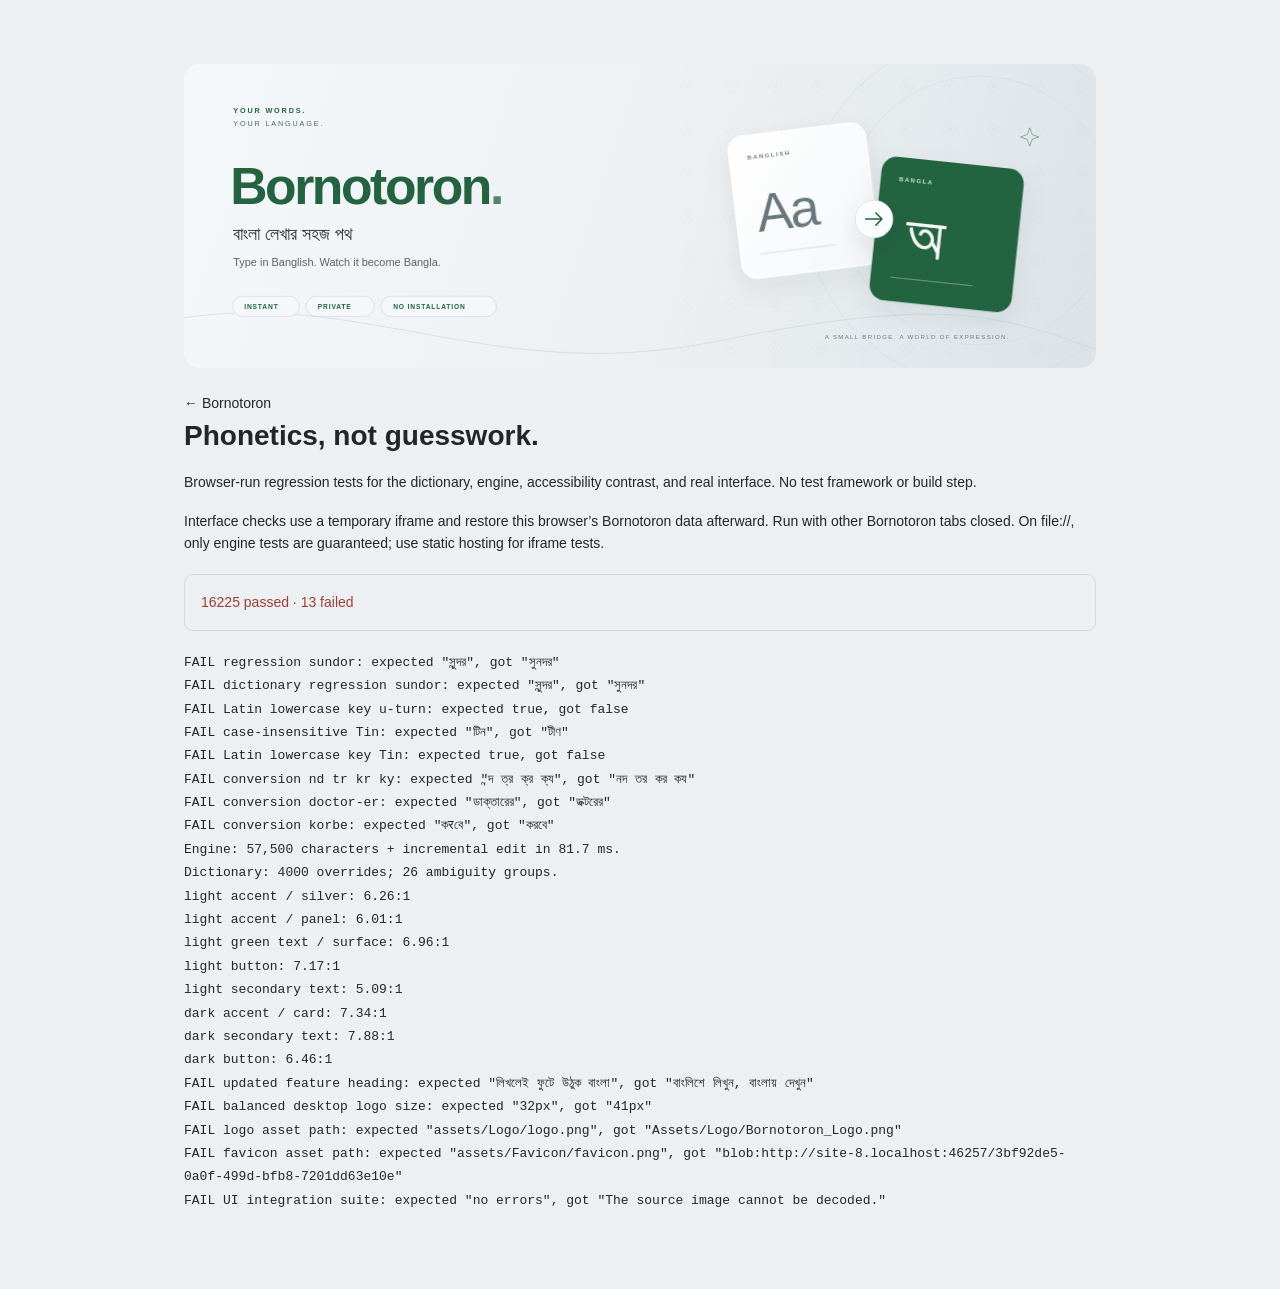
==== commit d8ce4e58: "Update tests.html" ====
--- a/tests.html
+++ b/tests.html
@@ -66,7 +66,7 @@
 </head>
 
 <body>
-    <main><img id="brand-banner" src="assets/banner.svg" alt="Bornotoron – a bridge from Banglish to Bangla"
+    <main><img id="brand-banner" src="Assets/Banner/Bornotoron_Banner.svg" alt="Bornotoron – A Bridge from Banglish to Bangla"
             width="1500" height="500"
             style="display:block;width:100%;height:auto;margin-bottom:24px;border-radius:16px"><a href="index.html">←
             Bornotoron</a>
